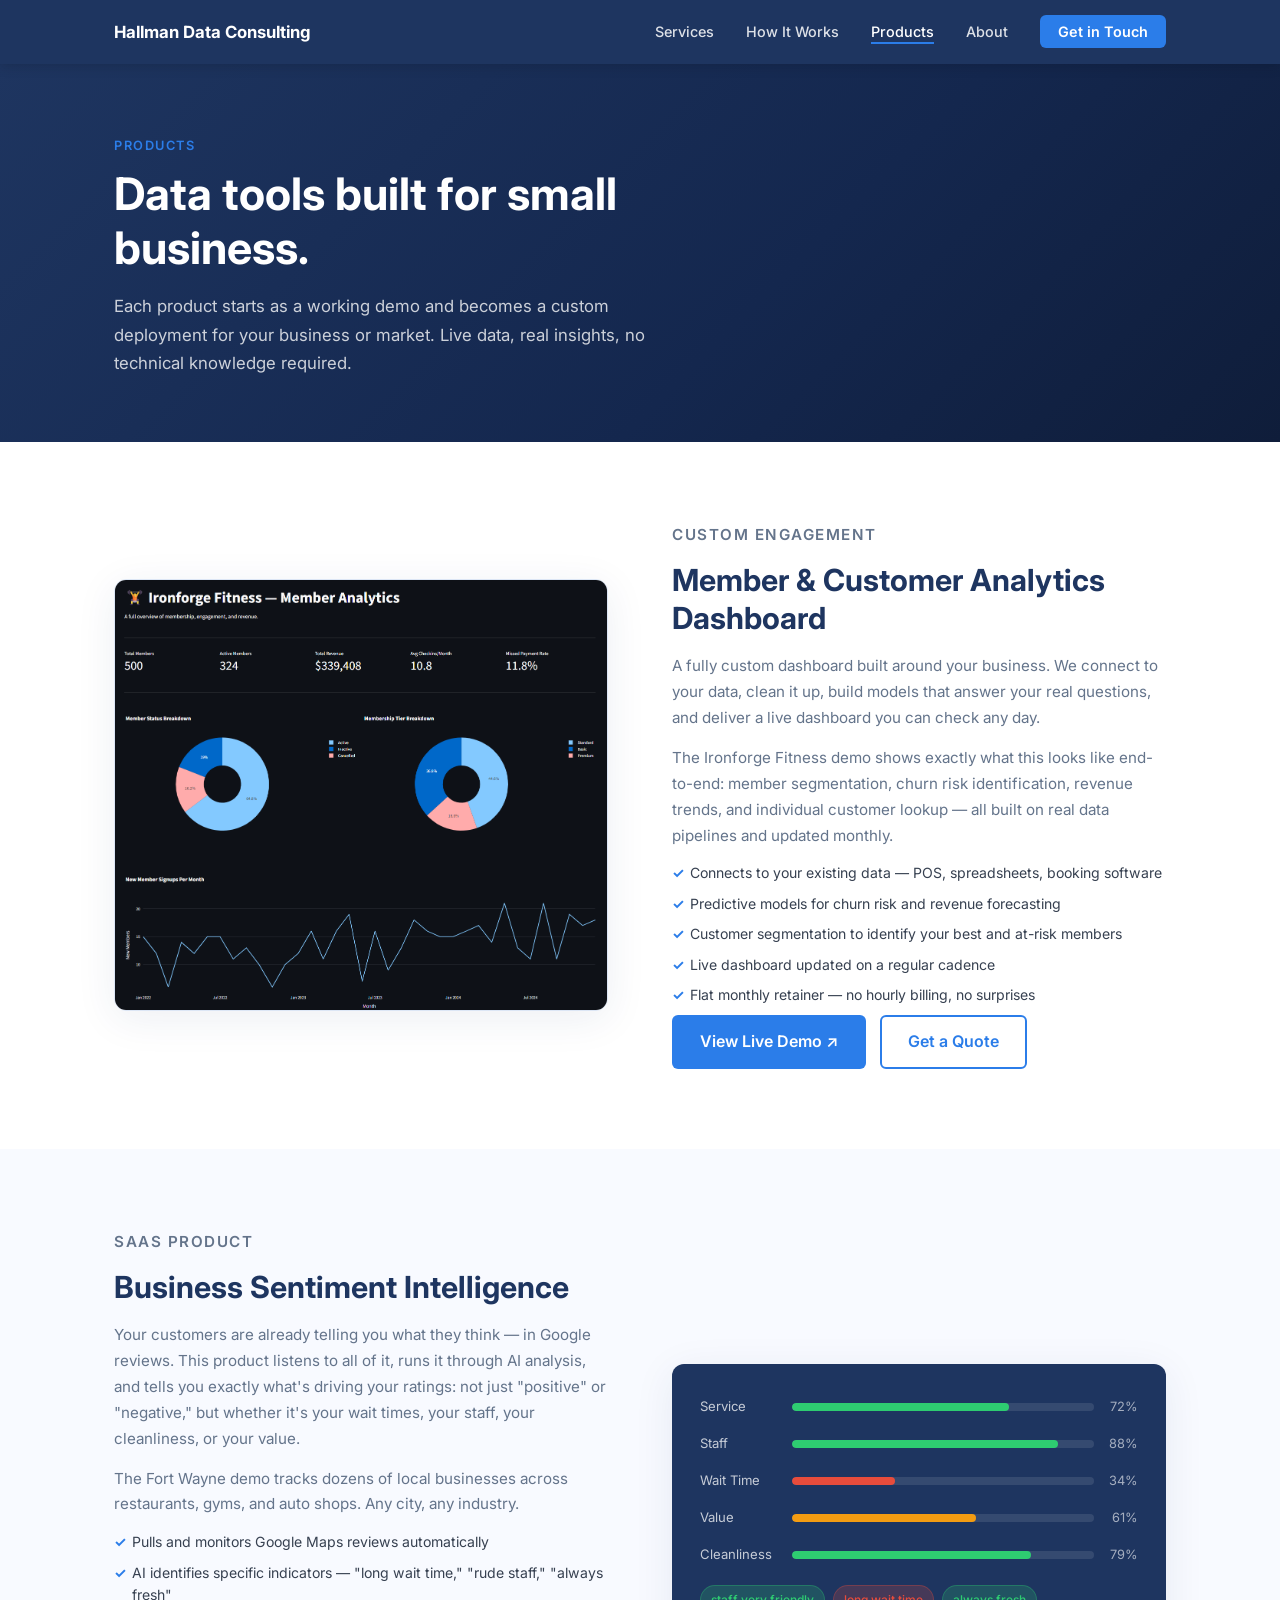
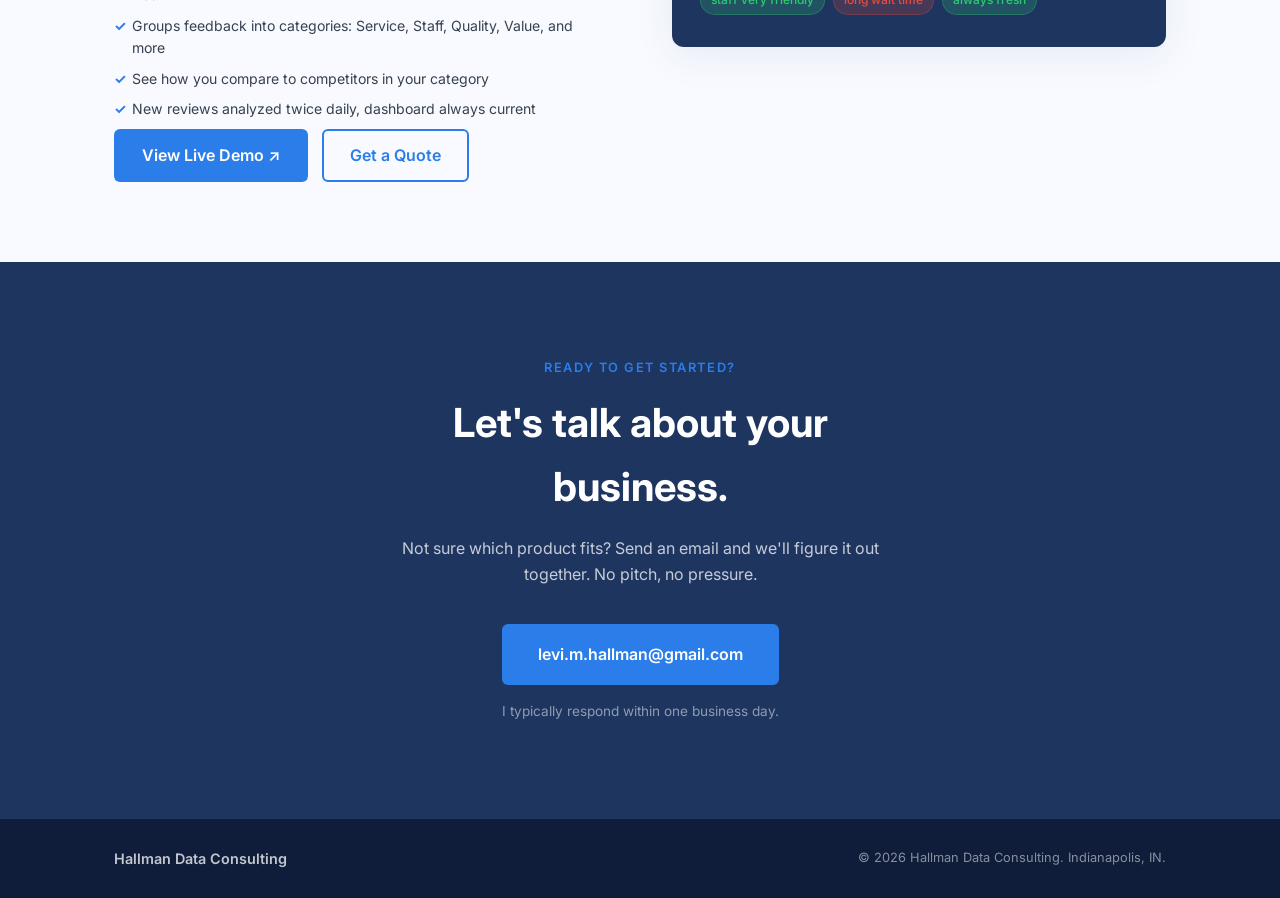
==== products.html @ f71e5eb2 "Add Products page with analytics dashboard and sentiment intelligence" ====
<!DOCTYPE html>
<html lang="en">
<head>
  <meta charset="UTF-8" />
  <meta name="viewport" content="width=device-width, initial-scale=1.0" />
  <meta name="description" content="Hallman Data products — custom analytics dashboards and business sentiment intelligence for small businesses." />
  <meta property="og:title" content="Products — Hallman Data Consulting" />
  <meta property="og:description" content="Live data products for small businesses. Custom dashboards and sentiment intelligence." />
  <meta property="og:type" content="website" />
  <title>Products — Hallman Data Consulting</title>
  <link rel="stylesheet" href="styles.css" />
  <link rel="preconnect" href="https://fonts.googleapis.com" />
  <link rel="preconnect" href="https://fonts.gstatic.com" crossorigin />
  <link href="https://fonts.googleapis.com/css2?family=Inter:wght@400;500;600;700&display=swap" rel="stylesheet" />
</head>
<body>

  <!-- ========================
       NAV
  ========================= -->
  <header class="nav-header">
    <nav class="nav-inner container">
      <a href="index.html" class="nav-logo">Hallman Data Consulting</a>
      <button class="nav-toggle" aria-label="Toggle menu" aria-expanded="false">
        <span></span><span></span><span></span>
      </button>
      <ul class="nav-links">
        <li><a href="index.html#what-we-do">Services</a></li>
        <li><a href="index.html#how-it-works">How It Works</a></li>
        <li><a href="products.html" class="nav-active">Products</a></li>
        <li><a href="index.html#about">About</a></li>
        <li><a href="index.html#contact" class="nav-cta">Get in Touch</a></li>
      </ul>
    </nav>
  </header>

  <main>

    <!-- ========================
         PAGE HEADER
    ========================= -->
    <section class="page-hero">
      <div class="container">
        <p class="section-label">Products</p>
        <h1>Data tools built for small business.</h1>
        <p class="page-hero-sub">
          Each product starts as a working demo and becomes a custom deployment for your business or market.
          Live data, real insights, no technical knowledge required.
        </p>
      </div>
    </section>

    <!-- ========================
         PRODUCT 1 — CUSTOM ANALYTICS DASHBOARD
    ========================= -->
    <section class="product-section" id="analytics-dashboard">
      <div class="container">
        <div class="product-card">
          <div class="product-visual">
            <img src="assets/ironforgedashscreenshot.png" alt="Ironforge Fitness Member Analytics dashboard screenshot" />
          </div>
          <div class="product-details">
            <p class="product-tag">Custom Engagement</p>
            <h2>Member &amp; Customer Analytics Dashboard</h2>
            <p>
              A fully custom dashboard built around your business. We connect to your data, clean it up, build models that answer your real questions, and deliver a live dashboard you can check any day.
            </p>
            <p>
              The Ironforge Fitness demo shows exactly what this looks like end-to-end: member segmentation, churn risk identification, revenue trends, and individual customer lookup — all built on real data pipelines and updated monthly.
            </p>
            <ul class="demo-features">
              <li>Connects to your existing data — POS, spreadsheets, booking software</li>
              <li>Predictive models for churn risk and revenue forecasting</li>
              <li>Customer segmentation to identify your best and at-risk members</li>
              <li>Live dashboard updated on a regular cadence</li>
              <li>Flat monthly retainer — no hourly billing, no surprises</li>
            </ul>
            <div class="product-actions">
              <a href="https://ironforge.hallmandata.com" target="_blank" rel="noopener noreferrer" class="btn btn-primary">View Live Demo &#x2197;</a>
              <a href="index.html#contact" class="btn btn-secondary">Get a Quote</a>
            </div>
          </div>
        </div>
      </div>
    </section>

    <!-- ========================
         PRODUCT 2 — SENTIMENT INTELLIGENCE
    ========================= -->
    <section class="product-section product-section-alt" id="sentiment-intelligence">
      <div class="container">
        <div class="product-card product-card-reverse">
          <div class="product-visual product-visual-sentiment">
            <div class="sentiment-preview">
              <div class="sentiment-bar-group">
                <span class="sentiment-bar-label">Service</span>
                <div class="sentiment-bar-track">
                  <div class="sentiment-bar-fill" style="--w: 72%; --color: #2ecc71"></div>
                </div>
                <span class="sentiment-bar-pct">72%</span>
              </div>
              <div class="sentiment-bar-group">
                <span class="sentiment-bar-label">Staff</span>
                <div class="sentiment-bar-track">
                  <div class="sentiment-bar-fill" style="--w: 88%; --color: #2ecc71"></div>
                </div>
                <span class="sentiment-bar-pct">88%</span>
              </div>
              <div class="sentiment-bar-group">
                <span class="sentiment-bar-label">Wait Time</span>
                <div class="sentiment-bar-track">
                  <div class="sentiment-bar-fill" style="--w: 34%; --color: #e74c3c"></div>
                </div>
                <span class="sentiment-bar-pct">34%</span>
              </div>
              <div class="sentiment-bar-group">
                <span class="sentiment-bar-label">Value</span>
                <div class="sentiment-bar-track">
                  <div class="sentiment-bar-fill" style="--w: 61%; --color: #f39c12"></div>
                </div>
                <span class="sentiment-bar-pct">61%</span>
              </div>
              <div class="sentiment-bar-group">
                <span class="sentiment-bar-label">Cleanliness</span>
                <div class="sentiment-bar-track">
                  <div class="sentiment-bar-fill" style="--w: 79%; --color: #2ecc71"></div>
                </div>
                <span class="sentiment-bar-pct">79%</span>
              </div>
              <div class="sentiment-indicator-row">
                <span class="sentiment-chip positive">staff very friendly</span>
                <span class="sentiment-chip negative">long wait time</span>
                <span class="sentiment-chip positive">always fresh</span>
              </div>
            </div>
          </div>
          <div class="product-details">
            <p class="product-tag">SaaS Product</p>
            <h2>Business Sentiment Intelligence</h2>
            <p>
              Your customers are already telling you what they think — in Google reviews. This product listens to all of it, runs it through AI analysis, and tells you exactly what's driving your ratings: not just "positive" or "negative," but whether it's your wait times, your staff, your cleanliness, or your value.
            </p>
            <p>
              The Fort Wayne demo tracks dozens of local businesses across restaurants, gyms, and auto shops. Any city, any industry.
            </p>
            <ul class="demo-features">
              <li>Pulls and monitors Google Maps reviews automatically</li>
              <li>AI identifies specific indicators — "long wait time," "rude staff," "always fresh"</li>
              <li>Groups feedback into categories: Service, Staff, Quality, Value, and more</li>
              <li>See how you compare to competitors in your category</li>
              <li>New reviews analyzed twice daily, dashboard always current</li>
            </ul>
            <div class="product-actions">
              <a href="https://fortwayne.hallmandata.com" target="_blank" rel="noopener noreferrer" class="btn btn-primary">View Live Demo &#x2197;</a>
              <a href="index.html#contact" class="btn btn-secondary">Get a Quote</a>
            </div>
          </div>
        </div>
      </div>
    </section>

    <!-- ========================
         BOTTOM CTA
    ========================= -->
    <section class="contact" id="contact">
      <div class="container contact-inner">
        <p class="section-label">Ready to get started?</p>
        <h2>Let's talk about your business.</h2>
        <p class="contact-sub">
          Not sure which product fits? Send an email and we'll figure it out together. No pitch, no pressure.
        </p>
        <a href="mailto:levi.m.hallman@gmail.com" class="btn btn-primary btn-large">levi.m.hallman@gmail.com</a>
        <p class="contact-note">I typically respond within one business day.</p>
      </div>
    </section>

  </main>

  <!-- ========================
       FOOTER
  ========================= -->
  <footer class="footer">
    <div class="container footer-inner">
      <p class="footer-logo">Hallman Data Consulting</p>
      <p class="footer-copy">&copy; 2026 Hallman Data Consulting. Indianapolis, IN.</p>
    </div>
  </footer>

  <script src="main.js"></script>
</body>
</html>
---- styles.css ----
/* ============================================
   HALLMAN DATA CONSULTING — STYLESHEET
   Palette:
     Navy:    #1e3560
     Blue:    #2b7de9
     Light:   #f0f4fb
     Gray:    #64748b
     White:   #ffffff
     Text:    #1a1a2e
============================================ */

/* ---------- RESET & BASE ---------- */

*, *::before, *::after {
  box-sizing: border-box;
  margin: 0;
  padding: 0;
}

html {
  scroll-behavior: smooth;
  font-size: 16px;
}

body {
  font-family: 'Inter', sans-serif;
  color: #1a1a2e;
  background: #ffffff;
  line-height: 1.6;
  -webkit-font-smoothing: antialiased;
}

img {
  display: block;
  max-width: 100%;
}

a {
  color: inherit;
  text-decoration: none;
}

ul {
  list-style: none;
}

/* ---------- UTILITIES ---------- */

.container {
  max-width: 1100px;
  margin: 0 auto;
  padding: 0 24px;
}

.section-label {
  font-size: 0.8rem;
  font-weight: 600;
  letter-spacing: 0.12em;
  text-transform: uppercase;
  color: #2b7de9;
  margin-bottom: 12px;
}

.btn {
  display: inline-block;
  padding: 14px 28px;
  border-radius: 6px;
  font-size: 1rem;
  font-weight: 600;
  cursor: pointer;
  transition: background 0.2s, transform 0.1s;
  border: none;
}

.btn-primary {
  background: #2b7de9;
  color: #ffffff;
}

.btn-primary:hover {
  background: #1a66d4;
  transform: translateY(-1px);
}

.btn-large {
  padding: 18px 36px;
  font-size: 1.1rem;
}

/* ---------- NAV ---------- */

.nav-header {
  position: sticky;
  top: 0;
  z-index: 100;
  background: #1e3560;
  box-shadow: 0 2px 12px rgba(0,0,0,0.15);
}

.nav-inner {
  display: flex;
  align-items: center;
  justify-content: space-between;
  height: 64px;
}

.nav-logo {
  font-size: 1.05rem;
  font-weight: 700;
  color: #ffffff;
  white-space: nowrap;
}

.nav-links {
  display: flex;
  align-items: center;
  gap: 32px;
}

.nav-links a {
  color: rgba(255,255,255,0.85);
  font-size: 0.9rem;
  font-weight: 500;
  transition: color 0.15s;
}

.nav-links a:hover {
  color: #ffffff;
}

.nav-cta {
  background: #2b7de9;
  color: #ffffff !important;
  padding: 8px 18px;
  border-radius: 6px;
  font-weight: 600 !important;
  transition: background 0.2s !important;
}

.nav-cta:hover {
  background: #1a66d4 !important;
}

.nav-toggle {
  display: none;
  flex-direction: column;
  gap: 5px;
  background: none;
  border: none;
  cursor: pointer;
  padding: 4px;
}

.nav-toggle span {
  display: block;
  width: 24px;
  height: 2px;
  background: #ffffff;
  border-radius: 2px;
  transition: all 0.25s;
}

/* ---------- HERO ---------- */

.hero {
  background: linear-gradient(135deg, #1e3560 0%, #14274e 60%, #0f1d3a 100%);
  color: #ffffff;
  padding: 100px 0 80px;
}

.hero-inner {
  display: grid;
  grid-template-columns: 1fr 1fr;
  align-items: center;
  gap: 60px;
}

.hero-eyebrow {
  font-size: 0.8rem;
  font-weight: 600;
  letter-spacing: 0.12em;
  text-transform: uppercase;
  color: #7db8f5;
  margin-bottom: 16px;
}

.hero h1 {
  font-size: clamp(2.2rem, 4vw, 3.2rem);
  font-weight: 700;
  line-height: 1.15;
  margin-bottom: 20px;
}

.hero-sub {
  font-size: 1.1rem;
  line-height: 1.7;
  color: rgba(255,255,255,0.8);
  margin-bottom: 36px;
  max-width: 480px;
}

/* Hero chart illustration */
.hero-visual {
  display: flex;
  justify-content: center;
}

.hero-card {
  background: rgba(255,255,255,0.07);
  border: 1px solid rgba(255,255,255,0.12);
  border-radius: 12px;
  padding: 32px 28px 20px;
  width: 100%;
  max-width: 340px;
  display: flex;
  align-items: flex-end;
  gap: 10px;
  height: 200px;
}

.hero-card-bar {
  flex: 1;
  height: var(--h);
  background: linear-gradient(180deg, #2b7de9 0%, #5b9ef5 100%);
  border-radius: 4px 4px 0 0;
  opacity: 0.85;
}

/* ---------- PAIN POINTS ---------- */

.pain-points {
  background: #f0f4fb;
  padding: 64px 0;
  text-align: center;
}

.pain-points .section-label {
  margin-bottom: 28px;
}

.pain-grid {
  display: grid;
  grid-template-columns: repeat(3, 1fr);
  gap: 20px;
  margin-bottom: 32px;
}

.pain-card {
  background: #ffffff;
  border-radius: 8px;
  padding: 28px 24px;
  border: 1px solid #dce6f5;
  font-size: 0.95rem;
  line-height: 1.6;
  color: #374151;
}

.pain-icon {
  display: block;
  font-size: 1.6rem;
  margin-bottom: 12px;
}

.pain-footer {
  font-size: 1.1rem;
  font-weight: 600;
  color: #1e3560;
}

/* ---------- WHAT WE DO ---------- */

.what-we-do {
  padding: 96px 0;
}

.section-intro {
  font-size: 1rem;
  color: #64748b;
  line-height: 1.7;
  max-width: 640px;
  margin-bottom: 40px;
}

.what-we-do h2 {
  font-size: clamp(1.6rem, 3vw, 2.2rem);
  font-weight: 700;
  color: #1e3560;
  max-width: 600px;
  line-height: 1.3;
  margin-bottom: 16px;
}

.service-grid {
  display: grid;
  grid-template-columns: repeat(3, 1fr);
  gap: 28px;
  margin-bottom: 48px;
}

.service-card {
  border: 1px solid #dce6f5;
  border-radius: 10px;
  padding: 32px 24px;
  background: #ffffff;
  transition: box-shadow 0.2s, transform 0.2s;
}

.service-card:hover {
  box-shadow: 0 8px 32px rgba(30, 53, 96, 0.1);
  transform: translateY(-3px);
}

.service-icon {
  font-size: 1.8rem;
  margin-bottom: 16px;
}

.service-card h3 {
  font-size: 1.05rem;
  font-weight: 600;
  color: #1e3560;
  margin-bottom: 10px;
}

.service-card p {
  font-size: 0.92rem;
  color: #64748b;
  line-height: 1.65;
}

.retainer-callout {
  background: #f0f4fb;
  border-left: 4px solid #2b7de9;
  border-radius: 0 8px 8px 0;
  padding: 20px 24px;
}

.retainer-callout p {
  font-size: 0.95rem;
  color: #374151;
  line-height: 1.65;
}

/* ---------- HOW IT WORKS ---------- */

.how-it-works {
  background: #1e3560;
  color: #ffffff;
  padding: 96px 0;
}

.how-it-works h2 {
  font-size: clamp(1.6rem, 3vw, 2.2rem);
  font-weight: 700;
  max-width: 520px;
  line-height: 1.3;
  margin-bottom: 56px;
}

.steps {
  display: flex;
  align-items: flex-start;
  gap: 0;
}

.step {
  flex: 1;
  display: flex;
  gap: 20px;
  align-items: flex-start;
}

.step-connector {
  width: 40px;
  flex-shrink: 0;
  margin-top: 22px;
  height: 2px;
  background: rgba(255,255,255,0.2);
}

.step-number {
  flex-shrink: 0;
  width: 44px;
  height: 44px;
  border-radius: 50%;
  background: #2b7de9;
  color: #ffffff;
  display: flex;
  align-items: center;
  justify-content: center;
  font-size: 1rem;
  font-weight: 700;
}

.step-content h3 {
  font-size: 1rem;
  font-weight: 600;
  margin-bottom: 8px;
  margin-top: 10px;
}

.step-content p {
  font-size: 0.9rem;
  color: rgba(255,255,255,0.72);
  line-height: 1.65;
}

/* ---------- DEMO ---------- */

.demo {
  padding: 96px 0;
  background: #f8faff;
}

.demo h2 {
  font-size: clamp(1.6rem, 3vw, 2.2rem);
  font-weight: 700;
  color: #1e3560;
  max-width: 540px;
  line-height: 1.3;
  margin-bottom: 16px;
}

.demo-intro {
  color: #64748b;
  font-size: 1rem;
  margin-bottom: 40px;
  max-width: 540px;
}

.demo-card {
  background: #ffffff;
  border: 1px solid #dce6f5;
  border-radius: 12px;
  overflow: hidden;
  display: grid;
  grid-template-columns: 1fr 1fr;
  box-shadow: 0 8px 40px rgba(30, 53, 96, 0.08);
}

.demo-preview {
  background: #e8eef8;
  min-height: 320px;
  display: flex;
  align-items: center;
  justify-content: center;
}

.demo-placeholder {
  text-align: center;
  color: #94a3b8;
}

.demo-placeholder p {
  font-size: 1rem;
  font-weight: 500;
}

.demo-placeholder-sub {
  font-size: 0.8rem !important;
  margin-top: 4px;
}

.demo-details {
  padding: 40px 36px;
  display: flex;
  flex-direction: column;
  gap: 16px;
}

.demo-details h3 {
  font-size: 1.15rem;
  font-weight: 700;
  color: #1e3560;
}

.demo-details p {
  font-size: 0.92rem;
  color: #64748b;
  line-height: 1.65;
}

.demo-features {
  display: flex;
  flex-direction: column;
  gap: 8px;
}

.demo-features li {
  font-size: 0.88rem;
  color: #374151;
  padding-left: 18px;
  position: relative;
}

.demo-features li::before {
  content: '✓';
  position: absolute;
  left: 0;
  color: #2b7de9;
  font-weight: 700;
}

/* ---------- ABOUT ---------- */

.about {
  padding: 96px 0;
}

.about-inner {
  display: grid;
  grid-template-columns: 2fr 1fr;
  gap: 64px;
  align-items: start;
}

.about h2 {
  font-size: clamp(1.6rem, 3vw, 2.2rem);
  font-weight: 700;
  color: #1e3560;
  max-width: 480px;
  line-height: 1.3;
  margin-bottom: 24px;
}

.about-text p {
  font-size: 0.95rem;
  color: #374151;
  line-height: 1.75;
  margin-bottom: 16px;
}

.about-credentials {
  display: flex;
  flex-direction: column;
  gap: 16px;
  padding-top: 8px;
}

.about-photo {
  width: 75%;
  border-radius: 8px;
  object-fit: cover;
  margin-bottom: 8px;
}

.credential {
  display: flex;
  align-items: center;
  gap: 12px;
  background: #f0f4fb;
  border-radius: 8px;
  padding: 14px 16px;
  font-size: 0.88rem;
  color: #374151;
  font-weight: 500;
}

.credential-icon {
  font-size: 1.2rem;
  flex-shrink: 0;
}

/* ---------- CONTACT ---------- */

.contact {
  background: #1e3560;
  color: #ffffff;
  padding: 96px 0;
  text-align: center;
}

.contact-inner {
  max-width: 580px;
}

.contact h2 {
  font-size: clamp(1.8rem, 3.5vw, 2.5rem);
  font-weight: 700;
  margin-bottom: 16px;
}

.contact-sub {
  font-size: 1rem;
  color: rgba(255,255,255,0.75);
  margin-bottom: 36px;
  line-height: 1.65;
}

.contact .btn-primary {
  background: #2b7de9;
  font-size: 1rem;
}

.contact-note {
  margin-top: 16px;
  font-size: 0.85rem;
  color: rgba(255,255,255,0.5);
}

/* ---------- FOOTER ---------- */

.footer {
  background: #0f1d3a;
  color: rgba(255,255,255,0.5);
  padding: 28px 0;
}

.footer-inner {
  display: flex;
  align-items: center;
  justify-content: space-between;
}

.footer-logo {
  font-size: 0.9rem;
  font-weight: 600;
  color: rgba(255,255,255,0.75);
}

.footer-copy {
  font-size: 0.8rem;
}

/* ---------- NAV ACTIVE ---------- */

.nav-active {
  color: #ffffff !important;
  border-bottom: 2px solid #2b7de9;
  padding-bottom: 2px;
}

/* ---------- PAGE HERO ---------- */

.page-hero {
  background: linear-gradient(135deg, #1e3560 0%, #14274e 60%, #0f1d3a 100%);
  color: #ffffff;
  padding: 72px 0 64px;
}

.page-hero h1 {
  font-size: clamp(2rem, 4vw, 2.8rem);
  font-weight: 700;
  line-height: 1.2;
  margin-bottom: 16px;
  max-width: 600px;
}

.page-hero-sub {
  font-size: 1.05rem;
  color: rgba(255,255,255,0.78);
  max-width: 560px;
  line-height: 1.7;
}

/* ---------- PRODUCTS ---------- */

.product-section {
  padding: 80px 0;
  background: #ffffff;
}

.product-section-alt {
  background: #f8faff;
}

.product-card {
  display: grid;
  grid-template-columns: 1fr 1fr;
  gap: 64px;
  align-items: center;
}

.product-card-reverse {
  direction: rtl;
}

.product-card-reverse > * {
  direction: ltr;
}

.product-visual {
  border-radius: 12px;
  overflow: hidden;
  border: 1px solid #dce6f5;
  box-shadow: 0 8px 40px rgba(30, 53, 96, 0.08);
}

.product-visual img {
  width: 100%;
  display: block;
}

.product-visual-sentiment {
  background: #1e3560;
  padding: 32px 28px;
  border: none;
}

.sentiment-preview {
  display: flex;
  flex-direction: column;
  gap: 16px;
}

.sentiment-bar-group {
  display: flex;
  align-items: center;
  gap: 12px;
}

.sentiment-bar-label {
  font-size: 0.82rem;
  color: rgba(255,255,255,0.75);
  width: 80px;
  flex-shrink: 0;
}

.sentiment-bar-track {
  flex: 1;
  height: 8px;
  background: rgba(255,255,255,0.1);
  border-radius: 4px;
  overflow: hidden;
}

.sentiment-bar-fill {
  height: 100%;
  width: var(--w);
  background: var(--color);
  border-radius: 4px;
}

.sentiment-bar-pct {
  font-size: 0.8rem;
  color: rgba(255,255,255,0.6);
  width: 32px;
  text-align: right;
  flex-shrink: 0;
}

.sentiment-indicator-row {
  display: flex;
  flex-wrap: wrap;
  gap: 8px;
  margin-top: 4px;
}

.sentiment-chip {
  font-size: 0.75rem;
  font-weight: 500;
  padding: 4px 10px;
  border-radius: 20px;
}

.sentiment-chip.positive {
  background: rgba(46, 204, 113, 0.2);
  color: #2ecc71;
  border: 1px solid rgba(46, 204, 113, 0.3);
}

.sentiment-chip.negative {
  background: rgba(231, 76, 60, 0.2);
  color: #e74c3c;
  border: 1px solid rgba(231, 76, 60, 0.3);
}

.product-tag {
  font-size: 0.78rem;
  font-weight: 600;
  letter-spacing: 0.1em;
  text-transform: uppercase;
  color: #2b7de9;
  margin-bottom: 10px;
}

.product-details h2 {
  font-size: clamp(1.4rem, 2.5vw, 1.9rem);
  font-weight: 700;
  color: #1e3560;
  line-height: 1.25;
  margin-bottom: 16px;
}

.product-details p {
  font-size: 0.95rem;
  color: #64748b;
  line-height: 1.7;
  margin-bottom: 14px;
}

.product-actions {
  display: flex;
  gap: 14px;
  align-items: center;
  margin-top: 8px;
  flex-wrap: wrap;
}

.btn-secondary {
  background: transparent;
  color: #2b7de9;
  border: 2px solid #2b7de9;
  padding: 12px 26px;
}

.btn-secondary:hover {
  background: #f0f4fb;
  transform: translateY(-1px);
}

/* ============================================
   RESPONSIVE
============================================ */

@media (max-width: 900px) {
  .hero-inner {
    grid-template-columns: 1fr;
  }

  .hero-visual {
    display: none;
  }

  .pain-grid {
    grid-template-columns: 1fr;
  }

  .service-grid {
    grid-template-columns: 1fr;
  }

  .steps {
    flex-direction: column;
    gap: 32px;
  }

  .step-connector {
    display: none;
  }

  .demo-card {
    grid-template-columns: 1fr;
  }

  .product-card,
  .product-card-reverse {
    grid-template-columns: 1fr;
    direction: ltr;
  }

  .about-inner {
    grid-template-columns: 1fr;
  }

  .about-credentials {
    flex-direction: row;
    flex-wrap: wrap;
  }

  .credential {
    flex: 1 1 calc(50% - 8px);
  }

  .footer-inner {
    flex-direction: column;
    gap: 8px;
    text-align: center;
  }
}

@media (max-width: 640px) {
  .nav-links {
    display: none;
    flex-direction: column;
    align-items: flex-start;
    gap: 0;
    position: absolute;
    top: 64px;
    left: 0;
    right: 0;
    background: #1e3560;
    padding: 16px 0;
    border-top: 1px solid rgba(255,255,255,0.1);
  }

  .nav-links.open {
    display: flex;
  }

  .nav-links li {
    width: 100%;
  }

  .nav-links a {
    display: block;
    padding: 12px 24px;
    font-size: 1rem;
  }

  .nav-cta {
    margin: 8px 24px;
    border-radius: 6px;
    padding: 10px 24px !important;
    text-align: center;
  }

  .nav-toggle {
    display: flex;
  }

  .nav-header {
    position: relative;
  }

  .hero {
    padding: 64px 0 56px;
  }

  .what-we-do,
  .how-it-works,
  .demo,
  .about,
  .contact {
    padding: 64px 0;
  }

  .credential {
    flex: 1 1 100%;
  }
}
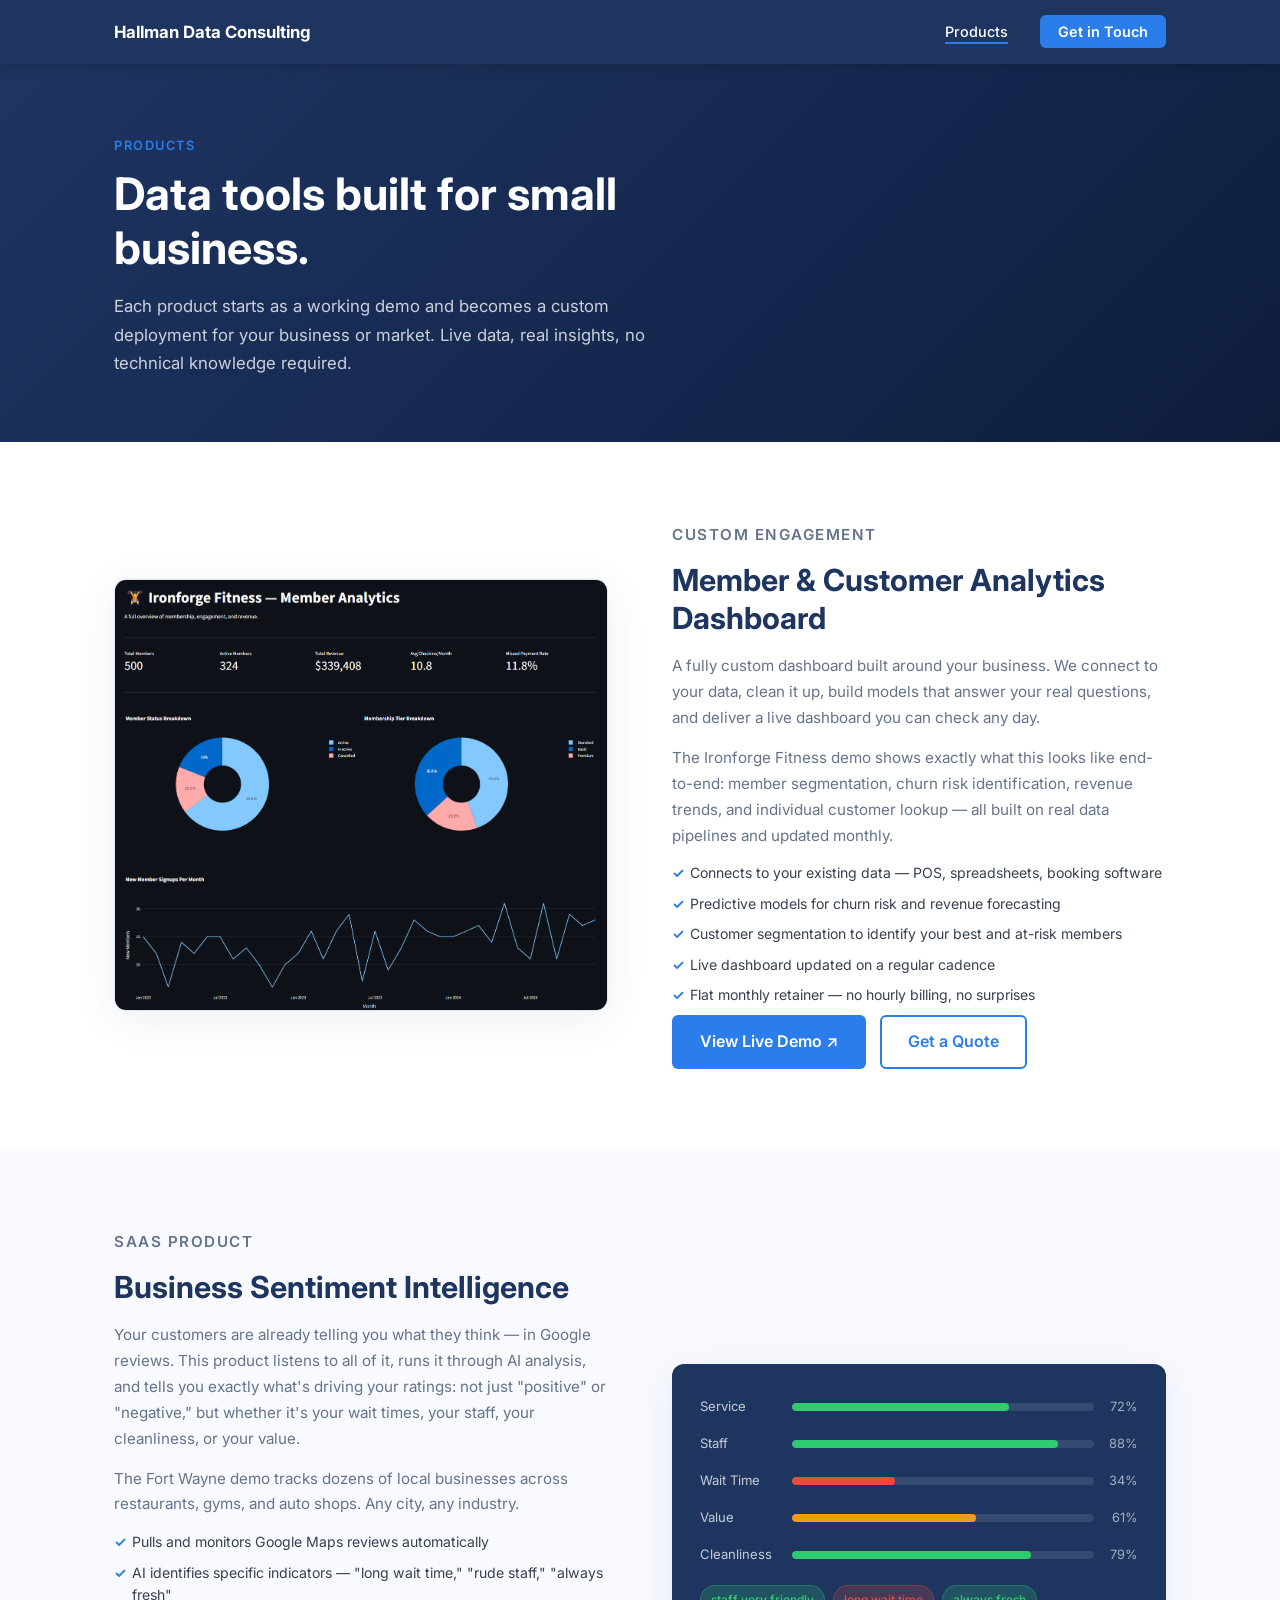
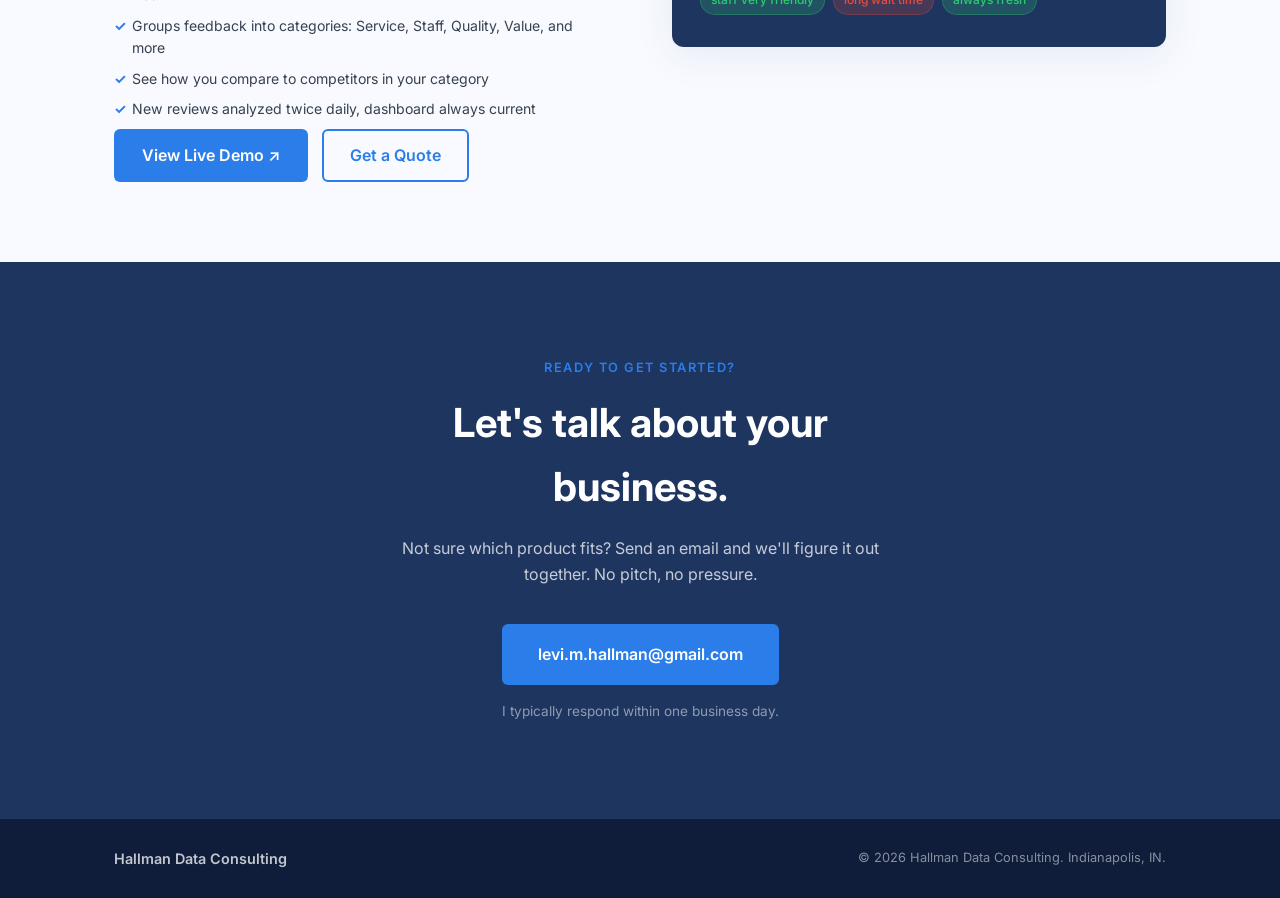
==== commit 583cc2d1: "Add Products page with analytics dashboard and sentiment intelligence" ====
--- a/products.html
+++ b/products.html
@@ -25,10 +25,7 @@
         <span></span><span></span><span></span>
       </button>
       <ul class="nav-links">
-        <li><a href="index.html#what-we-do">Services</a></li>
-        <li><a href="index.html#how-it-works">How It Works</a></li>
         <li><a href="products.html" class="nav-active">Products</a></li>
-        <li><a href="index.html#about">About</a></li>
         <li><a href="index.html#contact" class="nav-cta">Get in Touch</a></li>
       </ul>
     </nav>
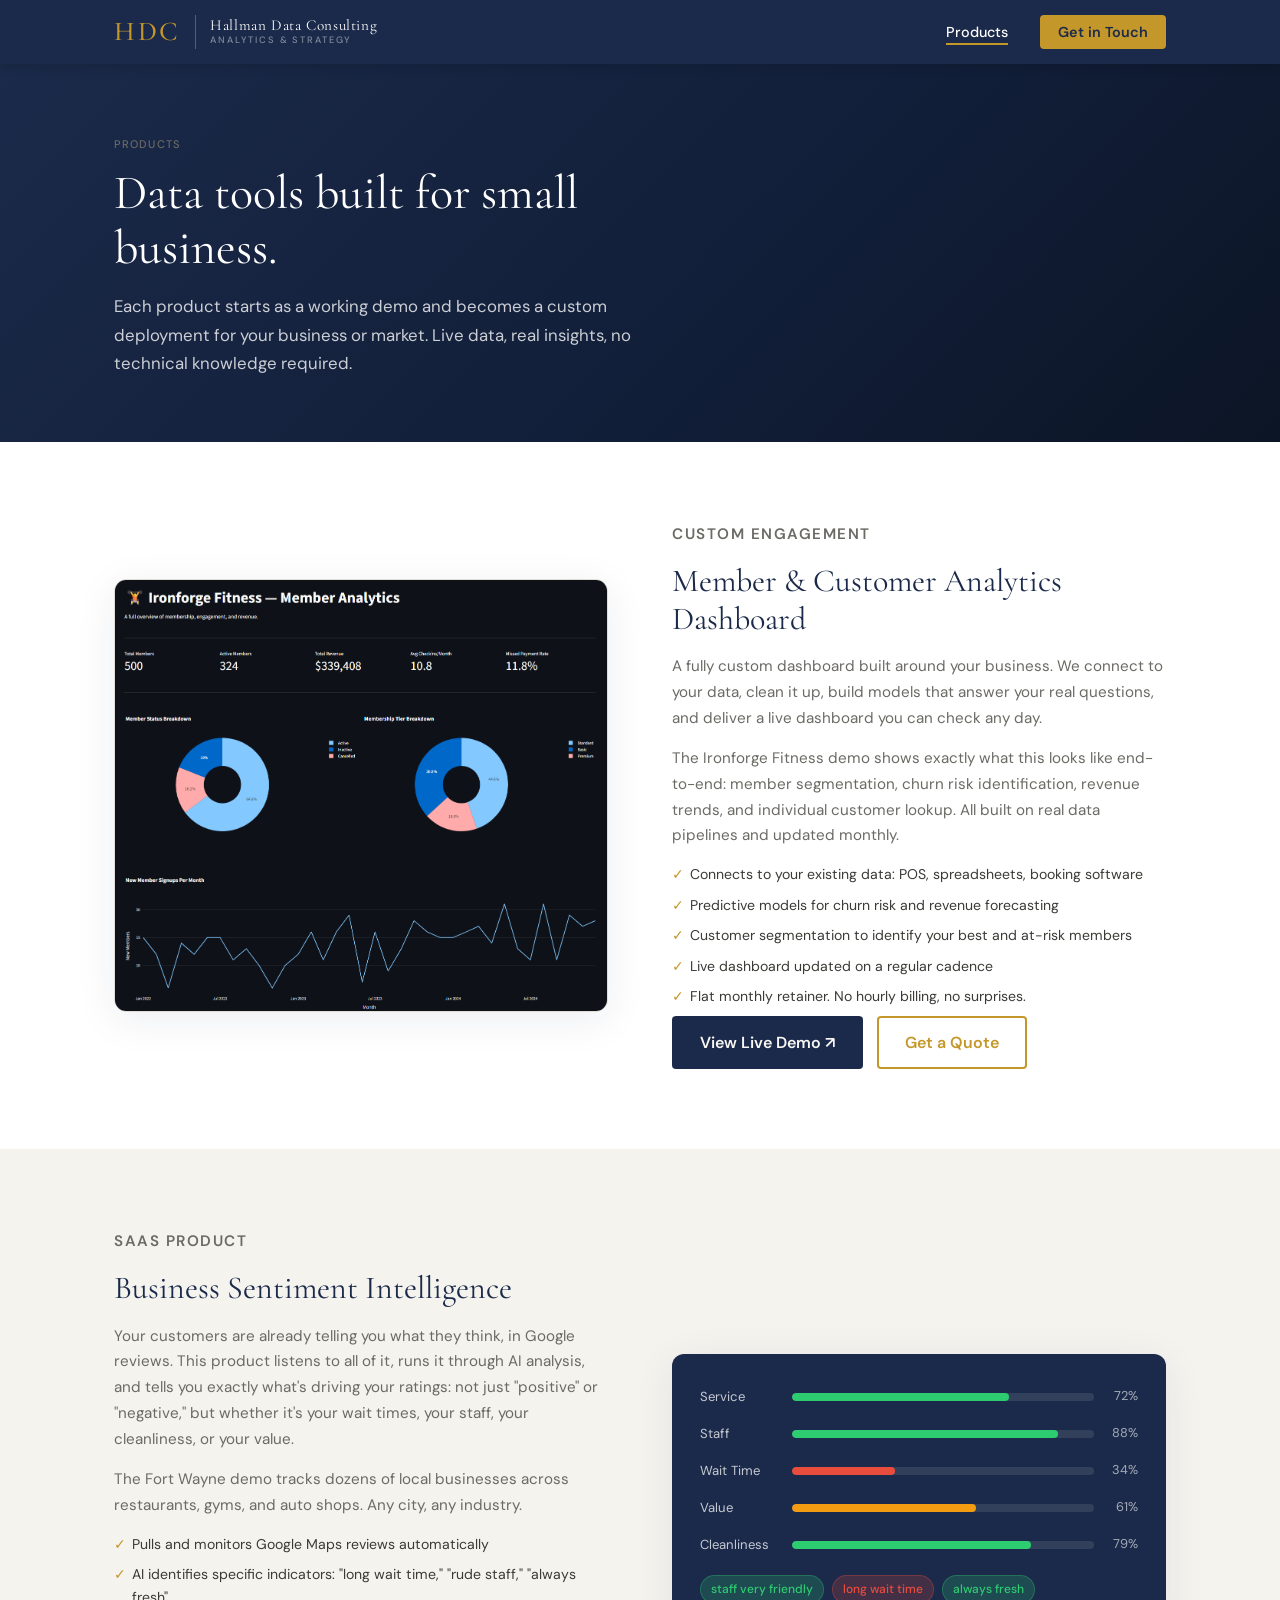
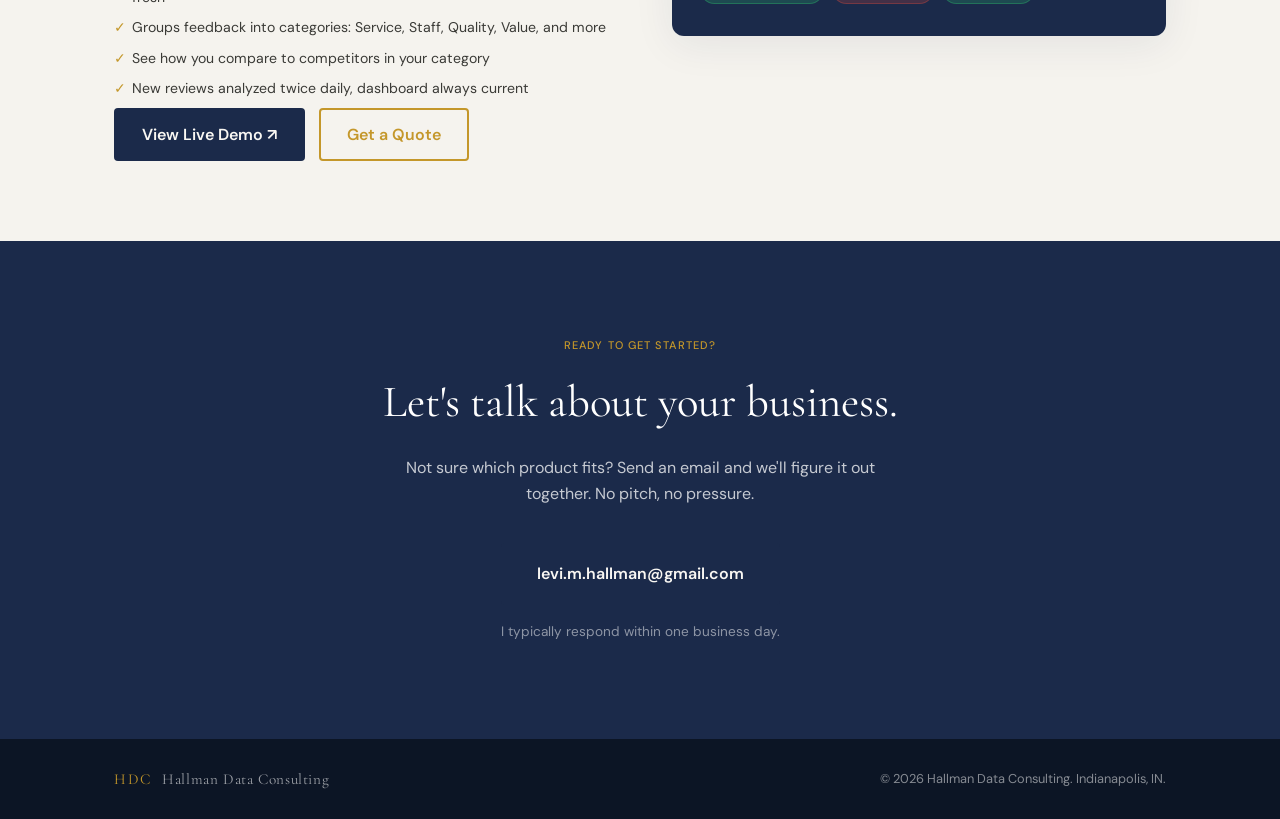
==== commit c0309321: "formatting" ====
--- a/products.html
+++ b/products.html
@@ -3,15 +3,15 @@
 <head>
   <meta charset="UTF-8" />
   <meta name="viewport" content="width=device-width, initial-scale=1.0" />
-  <meta name="description" content="Hallman Data products — custom analytics dashboards and business sentiment intelligence for small businesses." />
-  <meta property="og:title" content="Products — Hallman Data Consulting" />
+  <meta name="description" content="Hallman Data Consulting products: custom analytics dashboards and business sentiment intelligence for small businesses." />
+  <meta property="og:title" content="Products | Hallman Data Consulting" />
   <meta property="og:description" content="Live data products for small businesses. Custom dashboards and sentiment intelligence." />
   <meta property="og:type" content="website" />
-  <title>Products — Hallman Data Consulting</title>
+  <title>Products | Hallman Data Consulting</title>
   <link rel="stylesheet" href="styles.css" />
   <link rel="preconnect" href="https://fonts.googleapis.com" />
   <link rel="preconnect" href="https://fonts.gstatic.com" crossorigin />
-  <link href="https://fonts.googleapis.com/css2?family=Inter:wght@400;500;600;700&display=swap" rel="stylesheet" />
+  <link href="https://fonts.googleapis.com/css2?family=Cormorant+Garamond:wght@400;500;700&family=DM+Sans:wght@400;500;600;700&display=swap" rel="stylesheet" />
 </head>
 <body>
 
@@ -20,7 +20,14 @@
   ========================= -->
   <header class="nav-header">
     <nav class="nav-inner container">
-      <a href="index.html" class="nav-logo">Hallman Data Consulting</a>
+      <a href="index.html" class="nav-logo">
+        <span class="logo-monogram">HDC</span>
+        <span class="logo-divider"></span>
+        <span class="logo-text">
+          <span class="logo-name">Hallman Data Consulting</span>
+          <span class="logo-descriptor">Analytics &amp; Strategy</span>
+        </span>
+      </a>
       <button class="nav-toggle" aria-label="Toggle menu" aria-expanded="false">
         <span></span><span></span><span></span>
       </button>
@@ -63,14 +70,14 @@
               A fully custom dashboard built around your business. We connect to your data, clean it up, build models that answer your real questions, and deliver a live dashboard you can check any day.
             </p>
             <p>
-              The Ironforge Fitness demo shows exactly what this looks like end-to-end: member segmentation, churn risk identification, revenue trends, and individual customer lookup — all built on real data pipelines and updated monthly.
+              The Ironforge Fitness demo shows exactly what this looks like end-to-end: member segmentation, churn risk identification, revenue trends, and individual customer lookup. All built on real data pipelines and updated monthly.
             </p>
             <ul class="demo-features">
-              <li>Connects to your existing data — POS, spreadsheets, booking software</li>
+              <li>Connects to your existing data: POS, spreadsheets, booking software</li>
               <li>Predictive models for churn risk and revenue forecasting</li>
               <li>Customer segmentation to identify your best and at-risk members</li>
               <li>Live dashboard updated on a regular cadence</li>
-              <li>Flat monthly retainer — no hourly billing, no surprises</li>
+              <li>Flat monthly retainer. No hourly billing, no surprises.</li>
             </ul>
             <div class="product-actions">
               <a href="https://ironforge.hallmandata.com" target="_blank" rel="noopener noreferrer" class="btn btn-primary">View Live Demo &#x2197;</a>
@@ -135,14 +142,14 @@
             <p class="product-tag">SaaS Product</p>
             <h2>Business Sentiment Intelligence</h2>
             <p>
-              Your customers are already telling you what they think — in Google reviews. This product listens to all of it, runs it through AI analysis, and tells you exactly what's driving your ratings: not just "positive" or "negative," but whether it's your wait times, your staff, your cleanliness, or your value.
+              Your customers are already telling you what they think, in Google reviews. This product listens to all of it, runs it through AI analysis, and tells you exactly what's driving your ratings: not just "positive" or "negative," but whether it's your wait times, your staff, your cleanliness, or your value.
             </p>
             <p>
               The Fort Wayne demo tracks dozens of local businesses across restaurants, gyms, and auto shops. Any city, any industry.
             </p>
             <ul class="demo-features">
               <li>Pulls and monitors Google Maps reviews automatically</li>
-              <li>AI identifies specific indicators — "long wait time," "rude staff," "always fresh"</li>
+              <li>AI identifies specific indicators: "long wait time," "rude staff," "always fresh"</li>
               <li>Groups feedback into categories: Service, Staff, Quality, Value, and more</li>
               <li>See how you compare to competitors in your category</li>
               <li>New reviews analyzed twice daily, dashboard always current</li>
@@ -178,7 +185,7 @@
   ========================= -->
   <footer class="footer">
     <div class="container footer-inner">
-      <p class="footer-logo">Hallman Data Consulting</p>
+      <p class="footer-logo"><span class="footer-logo-monogram">HDC</span> Hallman Data Consulting</p>
       <p class="footer-copy">&copy; 2026 Hallman Data Consulting. Indianapolis, IN.</p>
     </div>
   </footer>
--- a/styles.css
+++ b/styles.css
@@ -1,12 +1,12 @@
 /* ============================================
    HALLMAN DATA CONSULTING — STYLESHEET
    Palette:
-     Navy:    #1e3560
-     Blue:    #2b7de9
-     Light:   #f0f4fb
-     Gray:    #64748b
-     White:   #ffffff
-     Text:    #1a1a2e
+     Navy:     #1b2a4a  (primary — backgrounds, headers, nav)
+     Gold:     #c4972a  (accent — logo, borders, secondary buttons)
+     Cream:    #f9f7f3  (light backgrounds, card surfaces)
+     Charcoal: #1a1a18  (body text)
+     Slate:    #6b6a65  (secondary/muted text)
+     White:    #ffffff
 ============================================ */
 
 /* ---------- RESET & BASE ---------- */
@@ -23,8 +23,8 @@
 }
 
 body {
-  font-family: 'Inter', sans-serif;
-  color: #1a1a2e;
+  font-family: 'DM Sans', system-ui, sans-serif;
+  color: #1a1a18;
   background: #ffffff;
   line-height: 1.6;
   -webkit-font-smoothing: antialiased;
@@ -53,18 +53,24 @@
 }
 
 .section-label {
-  font-size: 0.8rem;
-  font-weight: 600;
-  letter-spacing: 0.12em;
+  font-family: 'DM Sans', system-ui, sans-serif;
+  font-size: 0.69rem;
+  font-weight: 500;
+  letter-spacing: 0.1em;
   text-transform: uppercase;
-  color: #2b7de9;
+  color: #6b6a65;
   margin-bottom: 12px;
+}
+
+.contact .section-label,
+.how-it-works .section-label {
+  color: #c4972a;
 }
 
 .btn {
   display: inline-block;
   padding: 14px 28px;
-  border-radius: 6px;
+  border-radius: 4px;
   font-size: 1rem;
   font-weight: 600;
   cursor: pointer;
@@ -73,12 +79,12 @@
 }
 
 .btn-primary {
-  background: #2b7de9;
-  color: #ffffff;
+  background: #1b2a4a;
+  color: #f9f7f3;
 }
 
 .btn-primary:hover {
-  background: #1a66d4;
+  background: #243659;
   transform: translateY(-1px);
 }
 
@@ -93,7 +99,7 @@
   position: sticky;
   top: 0;
   z-index: 100;
-  background: #1e3560;
+  background: #1b2a4a;
   box-shadow: 0 2px 12px rgba(0,0,0,0.15);
 }
 
@@ -105,10 +111,52 @@
 }
 
 .nav-logo {
-  font-size: 1.05rem;
-  font-weight: 700;
+  display: flex;
+  align-items: center;
+  gap: 14px;
+  text-decoration: none;
+  flex-shrink: 0;
+}
+
+.logo-monogram {
+  font-family: 'Cormorant Garamond', Georgia, serif;
+  font-size: 1.7rem;
+  font-weight: 500;
+  color: #c4972a;
+  letter-spacing: 0.1em;
+  line-height: 1;
+}
+
+.logo-divider {
+  width: 1px;
+  height: 34px;
+  background: rgba(255, 255, 255, 0.25);
+  flex-shrink: 0;
+}
+
+.logo-text {
+  display: flex;
+  flex-direction: column;
+  gap: 3px;
+}
+
+.logo-name {
+  font-family: 'Cormorant Garamond', Georgia, serif;
+  font-size: 0.95rem;
+  font-weight: 400;
   color: #ffffff;
-  white-space: nowrap;
+  letter-spacing: 0.04em;
+  line-height: 1;
+}
+
+.logo-descriptor {
+  font-family: 'DM Sans', system-ui, sans-serif;
+  font-size: 0.58rem;
+  font-weight: 500;
+  text-transform: uppercase;
+  letter-spacing: 0.2em;
+  color: rgba(255, 255, 255, 0.45);
+  line-height: 1;
 }
 
 .nav-links {
@@ -129,16 +177,17 @@
 }
 
 .nav-cta {
-  background: #2b7de9;
-  color: #ffffff !important;
+  background: #c4972a;
+  color: #1b2a4a !important;
   padding: 8px 18px;
-  border-radius: 6px;
+  border-radius: 4px;
   font-weight: 600 !important;
   transition: background 0.2s !important;
 }
 
 .nav-cta:hover {
-  background: #1a66d4 !important;
+  background: #a67d20 !important;
+  color: #f9f7f3 !important;
 }
 
 .nav-toggle {
@@ -163,7 +212,7 @@
 /* ---------- HERO ---------- */
 
 .hero {
-  background: linear-gradient(135deg, #1e3560 0%, #14274e 60%, #0f1d3a 100%);
+  background: linear-gradient(135deg, #1b2a4a 0%, #111e38 60%, #0c1525 100%);
   color: #ffffff;
   padding: 100px 0 80px;
 }
@@ -180,14 +229,15 @@
   font-weight: 600;
   letter-spacing: 0.12em;
   text-transform: uppercase;
-  color: #7db8f5;
+  color: #c4972a;
   margin-bottom: 16px;
 }
 
 .hero h1 {
-  font-size: clamp(2.2rem, 4vw, 3.2rem);
-  font-weight: 700;
-  line-height: 1.15;
+  font-family: 'Cormorant Garamond', Georgia, serif;
+  font-size: clamp(2.6rem, 4.5vw, 3.6rem);
+  font-weight: 400;
+  line-height: 1.1;
   margin-bottom: 20px;
 }
 
@@ -221,7 +271,7 @@
 .hero-card-bar {
   flex: 1;
   height: var(--h);
-  background: linear-gradient(180deg, #2b7de9 0%, #5b9ef5 100%);
+  background: linear-gradient(180deg, #c4972a 0%, #d4aa4a 100%);
   border-radius: 4px 4px 0 0;
   opacity: 0.85;
 }
@@ -229,7 +279,7 @@
 /* ---------- PAIN POINTS ---------- */
 
 .pain-points {
-  background: #f0f4fb;
+  background: #f9f7f3;
   padding: 64px 0;
   text-align: center;
 }
@@ -249,22 +299,17 @@
   background: #ffffff;
   border-radius: 8px;
   padding: 28px 24px;
-  border: 1px solid #dce6f5;
+  border: 1px solid #e0ddd6;
   font-size: 0.95rem;
   line-height: 1.6;
-  color: #374151;
-}
-
-.pain-icon {
-  display: block;
-  font-size: 1.6rem;
-  margin-bottom: 12px;
-}
+  color: #3a3a36;
+}
+
 
 .pain-footer {
   font-size: 1.1rem;
   font-weight: 600;
-  color: #1e3560;
+  color: #1b2a4a;
 }
 
 /* ---------- WHAT WE DO ---------- */
@@ -275,18 +320,19 @@
 
 .section-intro {
   font-size: 1rem;
-  color: #64748b;
+  color: #6b6a65;
   line-height: 1.7;
   max-width: 640px;
   margin-bottom: 40px;
 }
 
 .what-we-do h2 {
-  font-size: clamp(1.6rem, 3vw, 2.2rem);
-  font-weight: 700;
-  color: #1e3560;
+  font-family: 'Cormorant Garamond', Georgia, serif;
+  font-size: clamp(1.8rem, 3vw, 2.4rem);
+  font-weight: 400;
+  color: #1b2a4a;
   max-width: 600px;
-  line-height: 1.3;
+  line-height: 1.25;
   margin-bottom: 16px;
 }
 
@@ -298,7 +344,7 @@
 }
 
 .service-card {
-  border: 1px solid #dce6f5;
+  border: 1px solid #e0ddd6;
   border-radius: 10px;
   padding: 32px 24px;
   background: #ffffff;
@@ -306,7 +352,7 @@
 }
 
 .service-card:hover {
-  box-shadow: 0 8px 32px rgba(30, 53, 96, 0.1);
+  box-shadow: 0 8px 32px rgba(27, 42, 74, 0.1);
   transform: translateY(-3px);
 }
 
@@ -318,42 +364,60 @@
 .service-card h3 {
   font-size: 1.05rem;
   font-weight: 600;
-  color: #1e3560;
+  color: #1b2a4a;
   margin-bottom: 10px;
 }
 
 .service-card p {
   font-size: 0.92rem;
-  color: #64748b;
+  color: #6b6a65;
   line-height: 1.65;
 }
 
+.service-list {
+  list-style: none;
+  display: grid;
+  grid-template-columns: repeat(2, 1fr);
+  gap: 12px;
+  margin-bottom: 40px;
+}
+
+.service-list li {
+  padding: 16px 20px;
+  border-left: 3px solid #c4972a;
+  background: #f9f7f3;
+  font-size: 0.95rem;
+  color: #3a3a36;
+  line-height: 1.5;
+}
+
 .retainer-callout {
-  background: #f0f4fb;
-  border-left: 4px solid #2b7de9;
+  background: #f9f7f3;
+  border-left: 4px solid #c4972a;
   border-radius: 0 8px 8px 0;
   padding: 20px 24px;
 }
 
 .retainer-callout p {
   font-size: 0.95rem;
-  color: #374151;
+  color: #3a3a36;
   line-height: 1.65;
 }
 
 /* ---------- HOW IT WORKS ---------- */
 
 .how-it-works {
-  background: #1e3560;
+  background: #1b2a4a;
   color: #ffffff;
   padding: 96px 0;
 }
 
 .how-it-works h2 {
-  font-size: clamp(1.6rem, 3vw, 2.2rem);
-  font-weight: 700;
+  font-family: 'Cormorant Garamond', Georgia, serif;
+  font-size: clamp(1.8rem, 3vw, 2.4rem);
+  font-weight: 400;
   max-width: 520px;
-  line-height: 1.3;
+  line-height: 1.25;
   margin-bottom: 56px;
 }
 
@@ -383,7 +447,7 @@
   width: 44px;
   height: 44px;
   border-radius: 50%;
-  background: #2b7de9;
+  background: #c4972a;
   color: #ffffff;
   display: flex;
   align-items: center;
@@ -409,20 +473,21 @@
 
 .demo {
   padding: 96px 0;
-  background: #f8faff;
+  background: #f5f3ee;
 }
 
 .demo h2 {
-  font-size: clamp(1.6rem, 3vw, 2.2rem);
-  font-weight: 700;
-  color: #1e3560;
+  font-family: 'Cormorant Garamond', Georgia, serif;
+  font-size: clamp(1.8rem, 3vw, 2.4rem);
+  font-weight: 400;
+  color: #1b2a4a;
   max-width: 540px;
-  line-height: 1.3;
+  line-height: 1.25;
   margin-bottom: 16px;
 }
 
 .demo-intro {
-  color: #64748b;
+  color: #6b6a65;
   font-size: 1rem;
   margin-bottom: 40px;
   max-width: 540px;
@@ -430,20 +495,36 @@
 
 .demo-card {
   background: #ffffff;
-  border: 1px solid #dce6f5;
+  border: 1px solid #e0ddd6;
   border-radius: 12px;
   overflow: hidden;
   display: grid;
   grid-template-columns: 1fr 1fr;
-  box-shadow: 0 8px 40px rgba(30, 53, 96, 0.08);
+  box-shadow: 0 8px 40px rgba(27, 42, 74, 0.08);
 }
 
 .demo-preview {
-  background: #e8eef8;
-  min-height: 320px;
+  background: #f9f7f3;
+  min-height: 220px;
   display: flex;
   align-items: center;
   justify-content: center;
+}
+
+.demo-grid {
+  display: grid;
+  grid-template-columns: 1fr 1fr;
+  gap: 24px;
+}
+
+.demo-grid .demo-card {
+  grid-template-columns: 1fr;
+  grid-template-rows: auto 1fr;
+}
+
+.demo-preview-sentiment {
+  background: #1b2a4a;
+  padding: 32px 28px;
 }
 
 .demo-placeholder {
@@ -471,12 +552,12 @@
 .demo-details h3 {
   font-size: 1.15rem;
   font-weight: 700;
-  color: #1e3560;
+  color: #1b2a4a;
 }
 
 .demo-details p {
   font-size: 0.92rem;
-  color: #64748b;
+  color: #6b6a65;
   line-height: 1.65;
 }
 
@@ -488,7 +569,7 @@
 
 .demo-features li {
   font-size: 0.88rem;
-  color: #374151;
+  color: #3a3a36;
   padding-left: 18px;
   position: relative;
 }
@@ -497,7 +578,7 @@
   content: '✓';
   position: absolute;
   left: 0;
-  color: #2b7de9;
+  color: #c4972a;
   font-weight: 700;
 }
 
@@ -515,17 +596,18 @@
 }
 
 .about h2 {
-  font-size: clamp(1.6rem, 3vw, 2.2rem);
-  font-weight: 700;
-  color: #1e3560;
+  font-family: 'Cormorant Garamond', Georgia, serif;
+  font-size: clamp(1.8rem, 3vw, 2.4rem);
+  font-weight: 400;
+  color: #1b2a4a;
   max-width: 480px;
-  line-height: 1.3;
+  line-height: 1.25;
   margin-bottom: 24px;
 }
 
 .about-text p {
   font-size: 0.95rem;
-  color: #374151;
+  color: #3a3a36;
   line-height: 1.75;
   margin-bottom: 16px;
 }
@@ -545,26 +627,18 @@
 }
 
 .credential {
-  display: flex;
-  align-items: center;
-  gap: 12px;
-  background: #f0f4fb;
-  border-radius: 8px;
-  padding: 14px 16px;
+  background: #f9f7f3;
+  border-left: 3px solid #c4972a;
+  padding: 12px 16px;
   font-size: 0.88rem;
-  color: #374151;
+  color: #3a3a36;
   font-weight: 500;
 }
 
-.credential-icon {
-  font-size: 1.2rem;
-  flex-shrink: 0;
-}
-
 /* ---------- CONTACT ---------- */
 
 .contact {
-  background: #1e3560;
+  background: #1b2a4a;
   color: #ffffff;
   padding: 96px 0;
   text-align: center;
@@ -575,8 +649,9 @@
 }
 
 .contact h2 {
-  font-size: clamp(1.8rem, 3.5vw, 2.5rem);
-  font-weight: 700;
+  font-family: 'Cormorant Garamond', Georgia, serif;
+  font-size: clamp(2rem, 3.5vw, 2.8rem);
+  font-weight: 400;
   margin-bottom: 16px;
 }
 
@@ -588,7 +663,6 @@
 }
 
 .contact .btn-primary {
-  background: #2b7de9;
   font-size: 1rem;
 }
 
@@ -601,7 +675,7 @@
 /* ---------- FOOTER ---------- */
 
 .footer {
-  background: #0f1d3a;
+  background: #0c1525;
   color: rgba(255,255,255,0.5);
   padding: 28px 0;
 }
@@ -613,9 +687,17 @@
 }
 
 .footer-logo {
-  font-size: 0.9rem;
-  font-weight: 600;
-  color: rgba(255,255,255,0.75);
+  font-family: 'Cormorant Garamond', Georgia, serif;
+  font-size: 0.95rem;
+  font-weight: 400;
+  color: rgba(255, 255, 255, 0.6);
+  letter-spacing: 0.04em;
+}
+
+.footer-logo-monogram {
+  color: #c4972a;
+  letter-spacing: 0.1em;
+  margin-right: 6px;
 }
 
 .footer-copy {
@@ -626,22 +708,23 @@
 
 .nav-active {
   color: #ffffff !important;
-  border-bottom: 2px solid #2b7de9;
+  border-bottom: 2px solid #c4972a;
   padding-bottom: 2px;
 }
 
 /* ---------- PAGE HERO ---------- */
 
 .page-hero {
-  background: linear-gradient(135deg, #1e3560 0%, #14274e 60%, #0f1d3a 100%);
+  background: linear-gradient(135deg, #1b2a4a 0%, #111e38 60%, #0c1525 100%);
   color: #ffffff;
   padding: 72px 0 64px;
 }
 
 .page-hero h1 {
-  font-size: clamp(2rem, 4vw, 2.8rem);
-  font-weight: 700;
-  line-height: 1.2;
+  font-family: 'Cormorant Garamond', Georgia, serif;
+  font-size: clamp(2.2rem, 4vw, 3rem);
+  font-weight: 400;
+  line-height: 1.15;
   margin-bottom: 16px;
   max-width: 600px;
 }
@@ -661,7 +744,7 @@
 }
 
 .product-section-alt {
-  background: #f8faff;
+  background: #f5f3ee;
 }
 
 .product-card {
@@ -682,8 +765,8 @@
 .product-visual {
   border-radius: 12px;
   overflow: hidden;
-  border: 1px solid #dce6f5;
-  box-shadow: 0 8px 40px rgba(30, 53, 96, 0.08);
+  border: 1px solid #e0ddd6;
+  box-shadow: 0 8px 40px rgba(27, 42, 74, 0.08);
 }
 
 .product-visual img {
@@ -692,7 +775,7 @@
 }
 
 .product-visual-sentiment {
-  background: #1e3560;
+  background: #1b2a4a;
   padding: 32px 28px;
   border: none;
 }
@@ -770,21 +853,22 @@
   font-weight: 600;
   letter-spacing: 0.1em;
   text-transform: uppercase;
-  color: #2b7de9;
+  color: #c4972a;
   margin-bottom: 10px;
 }
 
 .product-details h2 {
-  font-size: clamp(1.4rem, 2.5vw, 1.9rem);
-  font-weight: 700;
-  color: #1e3560;
-  line-height: 1.25;
+  font-family: 'Cormorant Garamond', Georgia, serif;
+  font-size: clamp(1.6rem, 2.5vw, 2.1rem);
+  font-weight: 400;
+  color: #1b2a4a;
+  line-height: 1.2;
   margin-bottom: 16px;
 }
 
 .product-details p {
   font-size: 0.95rem;
-  color: #64748b;
+  color: #6b6a65;
   line-height: 1.7;
   margin-bottom: 14px;
 }
@@ -799,13 +883,13 @@
 
 .btn-secondary {
   background: transparent;
-  color: #2b7de9;
-  border: 2px solid #2b7de9;
+  color: #c4972a;
+  border: 2px solid #c4972a;
   padding: 12px 26px;
 }
 
 .btn-secondary:hover {
-  background: #f0f4fb;
+  background: #f9f7f3;
   transform: translateY(-1px);
 }
 
@@ -840,6 +924,14 @@
   }
 
   .demo-card {
+    grid-template-columns: 1fr;
+  }
+
+  .demo-grid {
+    grid-template-columns: 1fr;
+  }
+
+  .service-list {
     grid-template-columns: 1fr;
   }
 
@@ -879,7 +971,7 @@
     top: 64px;
     left: 0;
     right: 0;
-    background: #1e3560;
+    background: #1b2a4a;
     padding: 16px 0;
     border-top: 1px solid rgba(255,255,255,0.1);
   }
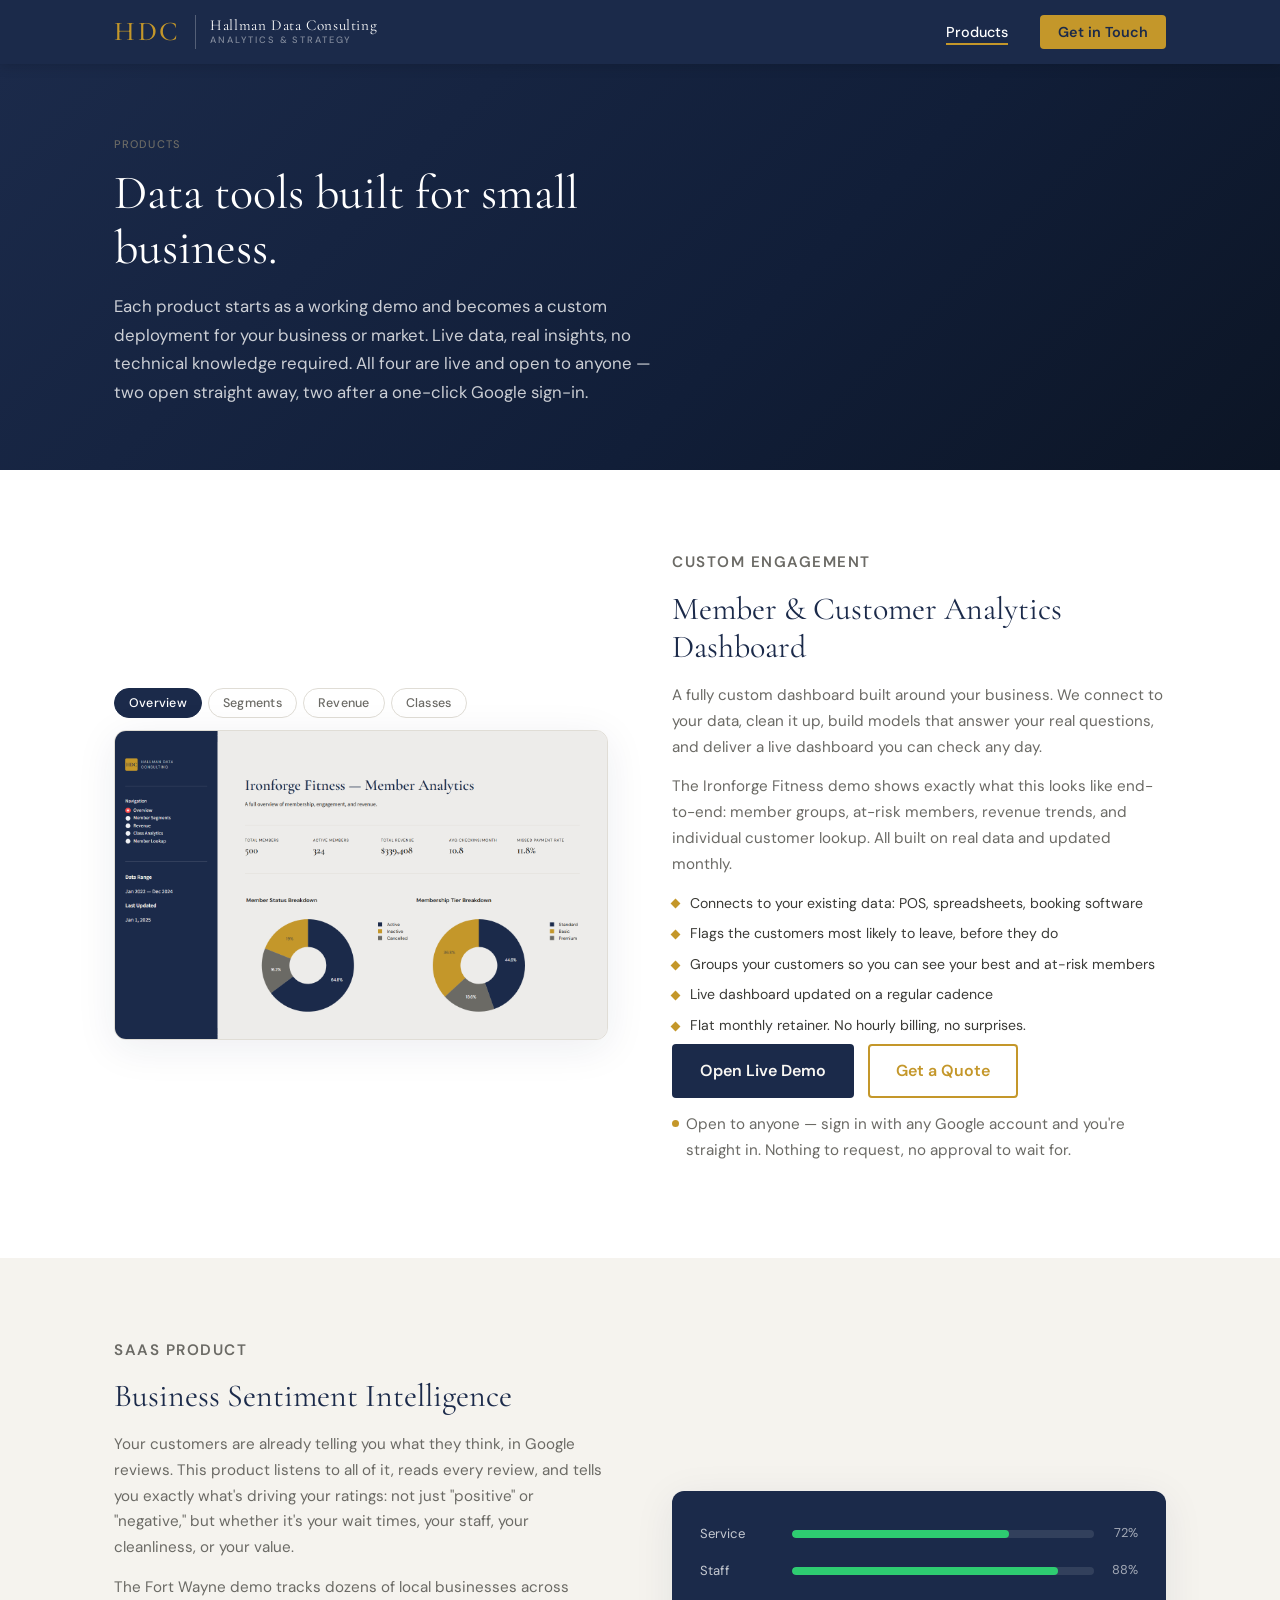
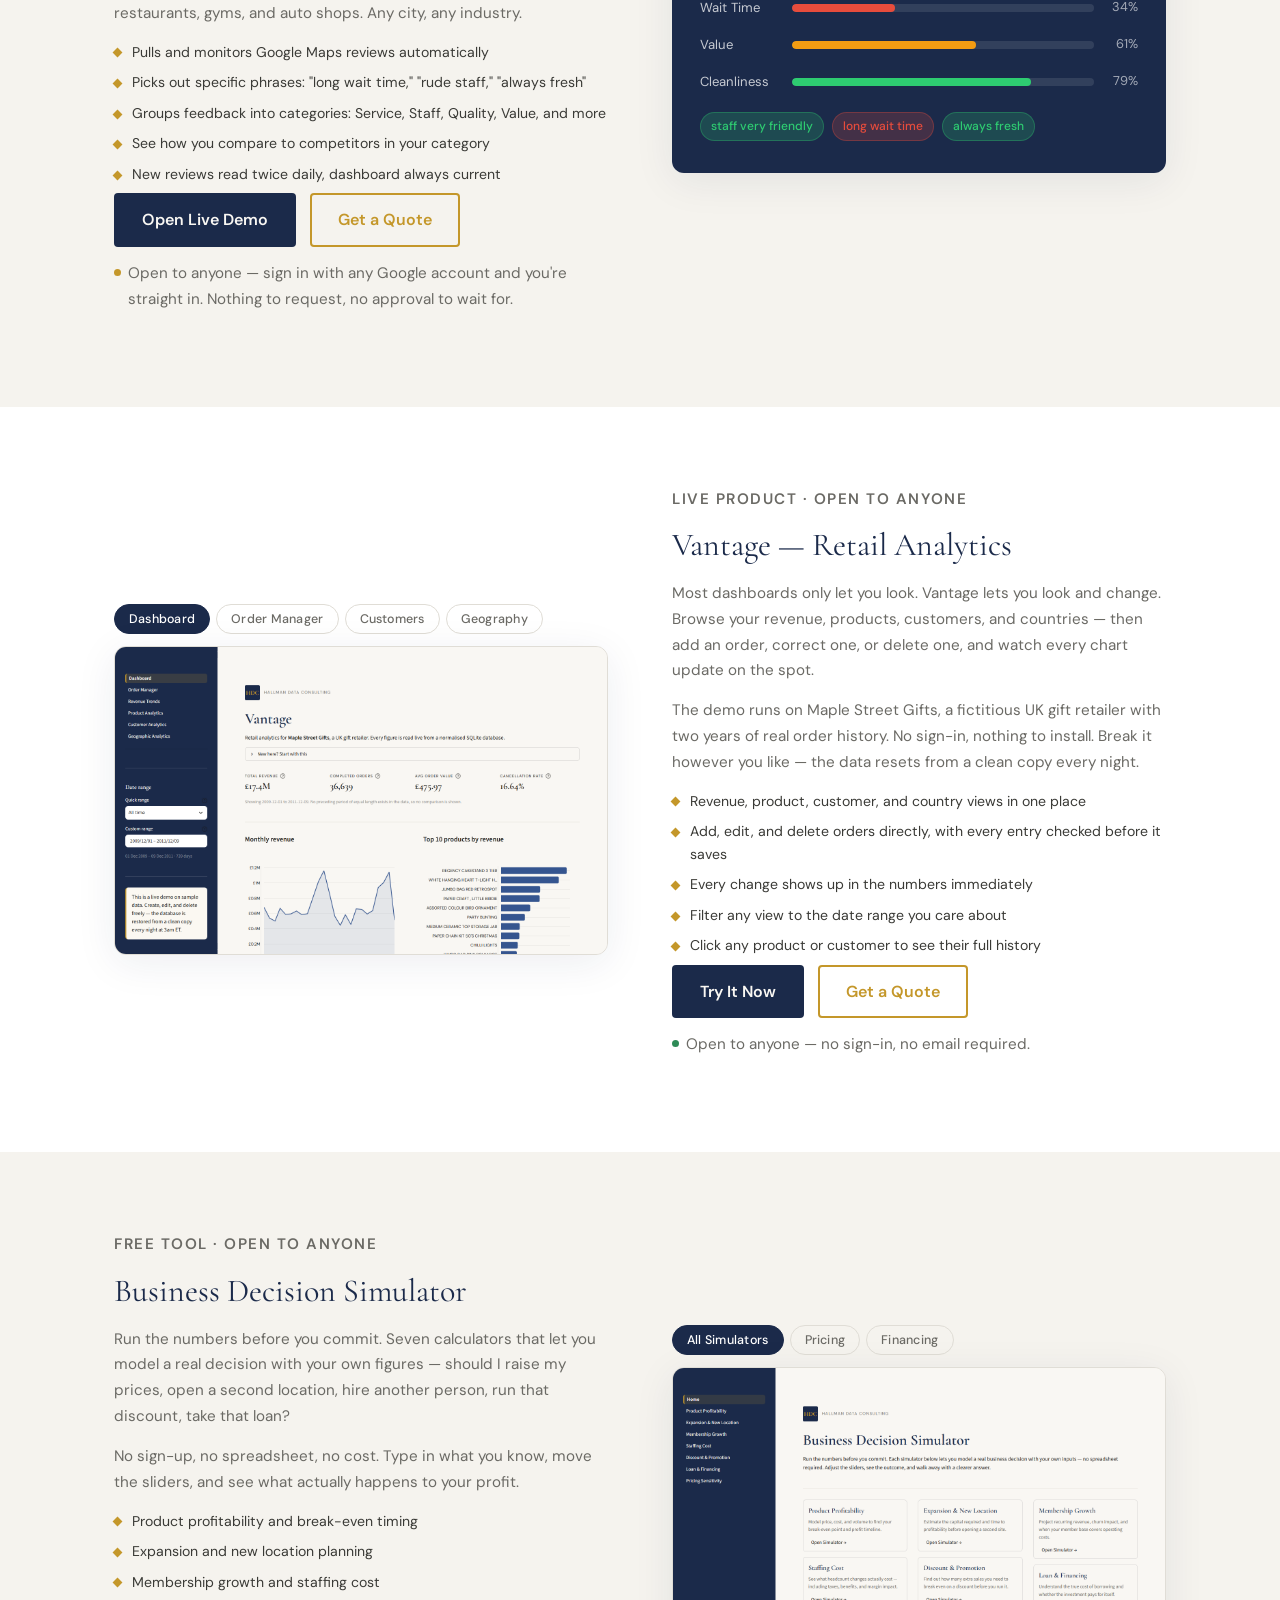
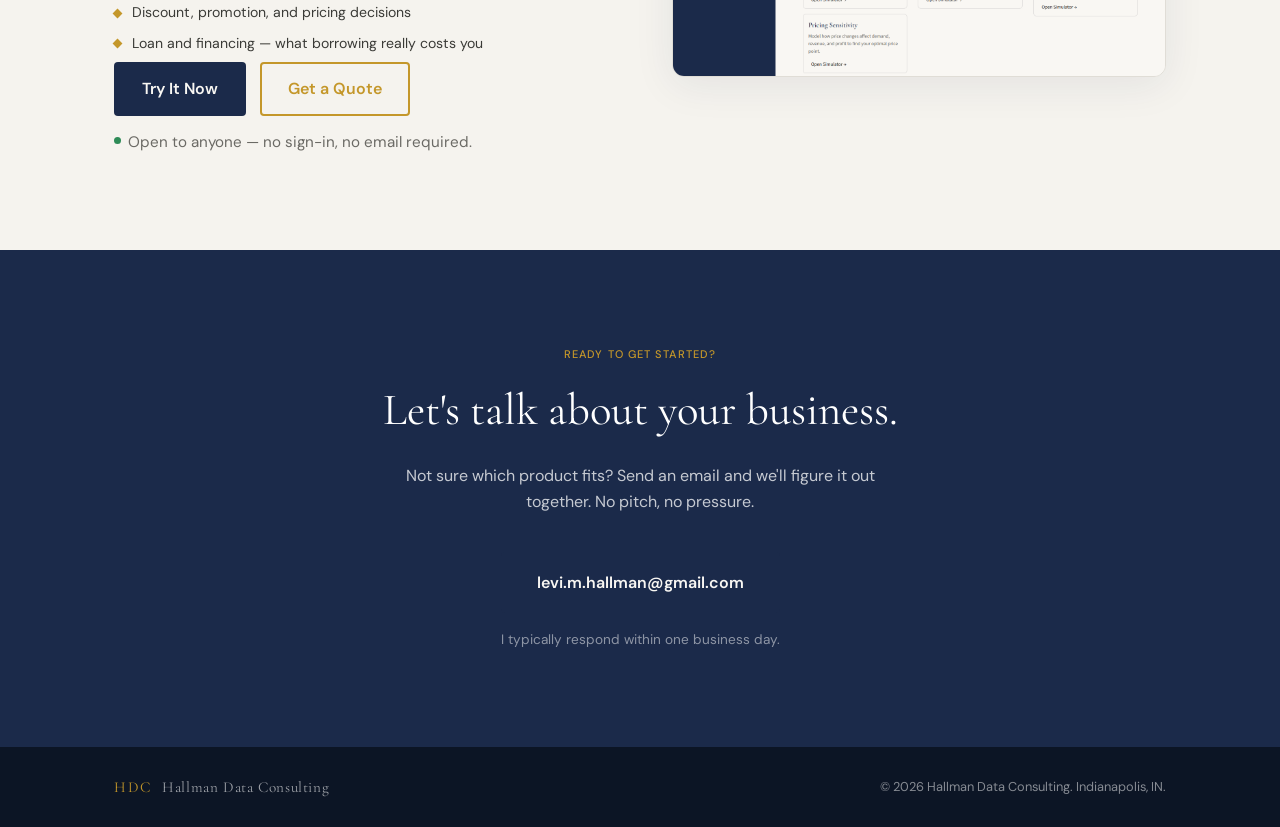
==== commit e3ffd403: "Add Vantage and the simulator, real screenshots, and the skyline hero The site showed two of the fou" ====
--- a/products.html
+++ b/products.html
@@ -3,11 +3,14 @@
 <head>
   <meta charset="UTF-8" />
   <meta name="viewport" content="width=device-width, initial-scale=1.0" />
-  <meta name="description" content="Hallman Data Consulting products: custom analytics dashboards and business sentiment intelligence for small businesses." />
+  <meta name="description" content="Hallman Data Consulting products: custom analytics dashboards, business sentiment intelligence, retail analytics, and a free business decision simulator for small businesses." />
   <meta property="og:title" content="Products | Hallman Data Consulting" />
-  <meta property="og:description" content="Live data products for small businesses. Custom dashboards and sentiment intelligence." />
+  <meta property="og:description" content="Live data products for small businesses. Custom dashboards, sentiment intelligence, retail analytics, and free decision tools." />
   <meta property="og:type" content="website" />
+  <meta property="og:image" content="https://hallmandata.com/assets/screens/vantage-dashboard.png" />
   <title>Products | Hallman Data Consulting</title>
+  <link rel="icon" type="image/png" href="assets/hdc-mark.png" />
+  <link rel="apple-touch-icon" href="assets/hdc-mark.png" />
   <link rel="stylesheet" href="styles.css" />
   <link rel="preconnect" href="https://fonts.googleapis.com" />
   <link rel="preconnect" href="https://fonts.gstatic.com" crossorigin />
@@ -49,7 +52,8 @@
         <h1>Data tools built for small business.</h1>
         <p class="page-hero-sub">
           Each product starts as a working demo and becomes a custom deployment for your business or market.
-          Live data, real insights, no technical knowledge required.
+          Live data, real insights, no technical knowledge required. All four are live and open to anyone —
+          two open straight away, two after a one-click Google sign-in.
         </p>
       </div>
     </section>
@@ -60,8 +64,27 @@
     <section class="product-section" id="analytics-dashboard">
       <div class="container">
         <div class="product-card">
-          <div class="product-visual">
-            <img src="assets/ironforgedashscreenshot.png" alt="Ironforge Fitness Member Analytics dashboard screenshot" />
+          <div class="product-visual-col">
+            <div class="shot-tabs" data-shot-tabs>
+              <div class="shot-tablist" role="tablist" aria-label="Member analytics dashboard screens">
+                <button type="button" role="tab" id="if-t1" aria-controls="if-p1" aria-selected="true">Overview</button>
+                <button type="button" role="tab" id="if-t2" aria-controls="if-p2" aria-selected="false" tabindex="-1">Segments</button>
+                <button type="button" role="tab" id="if-t3" aria-controls="if-p3" aria-selected="false" tabindex="-1">Revenue</button>
+                <button type="button" role="tab" id="if-t4" aria-controls="if-p4" aria-selected="false" tabindex="-1">Classes</button>
+              </div>
+              <div class="shot-panel" role="tabpanel" id="if-p1" aria-labelledby="if-t1">
+                <img src="assets/screens/ironforge-overview.png" width="1440" height="900" alt="Member analytics overview: total members, active members, revenue, and membership breakdown charts" />
+              </div>
+              <div class="shot-panel" role="tabpanel" id="if-p2" aria-labelledby="if-t2" hidden>
+                <img src="assets/screens/ironforge-segments.png" width="1440" height="900" loading="lazy" alt="Members grouped into High Value, Loyal, At Risk, and Inactive groups with supporting charts" />
+              </div>
+              <div class="shot-panel" role="tabpanel" id="if-p3" aria-labelledby="if-t3" hidden>
+                <img src="assets/screens/ironforge-revenue.png" width="1440" height="900" loading="lazy" alt="Revenue trends over time for the member analytics dashboard" />
+              </div>
+              <div class="shot-panel" role="tabpanel" id="if-p4" aria-labelledby="if-t4" hidden>
+                <img src="assets/screens/ironforge-classes.png" width="1440" height="900" loading="lazy" alt="Class attendance and performance analytics" />
+              </div>
+            </div>
           </div>
           <div class="product-details">
             <p class="product-tag">Custom Engagement</p>
@@ -70,19 +93,20 @@
               A fully custom dashboard built around your business. We connect to your data, clean it up, build models that answer your real questions, and deliver a live dashboard you can check any day.
             </p>
             <p>
-              The Ironforge Fitness demo shows exactly what this looks like end-to-end: member segmentation, churn risk identification, revenue trends, and individual customer lookup. All built on real data pipelines and updated monthly.
+              The Ironforge Fitness demo shows exactly what this looks like end-to-end: member groups, at-risk members, revenue trends, and individual customer lookup. All built on real data and updated monthly.
             </p>
             <ul class="demo-features">
               <li>Connects to your existing data: POS, spreadsheets, booking software</li>
-              <li>Predictive models for churn risk and revenue forecasting</li>
-              <li>Customer segmentation to identify your best and at-risk members</li>
+              <li>Flags the customers most likely to leave, before they do</li>
+              <li>Groups your customers so you can see your best and at-risk members</li>
               <li>Live dashboard updated on a regular cadence</li>
               <li>Flat monthly retainer. No hourly billing, no surprises.</li>
             </ul>
             <div class="product-actions">
-              <a href="https://ironforge.hallmandata.com" target="_blank" rel="noopener noreferrer" class="btn btn-primary">View Live Demo &#x2197;</a>
+              <a href="https://ironforge.hallmandata.com" target="_blank" rel="noopener noreferrer" class="btn btn-primary">Open Live Demo</a>
               <a href="index.html#contact" class="btn btn-secondary">Get a Quote</a>
             </div>
+            <p class="product-access product-access-signin">Open to anyone — sign in with any Google account and you're straight in. Nothing to request, no approval to wait for.</p>
           </div>
         </div>
       </div>
@@ -94,47 +118,49 @@
     <section class="product-section product-section-alt" id="sentiment-intelligence">
       <div class="container">
         <div class="product-card product-card-reverse">
-          <div class="product-visual product-visual-sentiment">
-            <div class="sentiment-preview">
-              <div class="sentiment-bar-group">
-                <span class="sentiment-bar-label">Service</span>
-                <div class="sentiment-bar-track">
-                  <div class="sentiment-bar-fill" style="--w: 72%; --color: #2ecc71"></div>
-                </div>
-                <span class="sentiment-bar-pct">72%</span>
-              </div>
-              <div class="sentiment-bar-group">
-                <span class="sentiment-bar-label">Staff</span>
-                <div class="sentiment-bar-track">
-                  <div class="sentiment-bar-fill" style="--w: 88%; --color: #2ecc71"></div>
-                </div>
-                <span class="sentiment-bar-pct">88%</span>
-              </div>
-              <div class="sentiment-bar-group">
-                <span class="sentiment-bar-label">Wait Time</span>
-                <div class="sentiment-bar-track">
-                  <div class="sentiment-bar-fill" style="--w: 34%; --color: #e74c3c"></div>
-                </div>
-                <span class="sentiment-bar-pct">34%</span>
-              </div>
-              <div class="sentiment-bar-group">
-                <span class="sentiment-bar-label">Value</span>
-                <div class="sentiment-bar-track">
-                  <div class="sentiment-bar-fill" style="--w: 61%; --color: #f39c12"></div>
-                </div>
-                <span class="sentiment-bar-pct">61%</span>
-              </div>
-              <div class="sentiment-bar-group">
-                <span class="sentiment-bar-label">Cleanliness</span>
-                <div class="sentiment-bar-track">
-                  <div class="sentiment-bar-fill" style="--w: 79%; --color: #2ecc71"></div>
-                </div>
-                <span class="sentiment-bar-pct">79%</span>
-              </div>
-              <div class="sentiment-indicator-row">
-                <span class="sentiment-chip positive">staff very friendly</span>
-                <span class="sentiment-chip negative">long wait time</span>
-                <span class="sentiment-chip positive">always fresh</span>
+          <div class="product-visual-col">
+            <div class="product-visual product-visual-sentiment">
+              <div class="sentiment-preview">
+                <div class="sentiment-bar-group">
+                  <span class="sentiment-bar-label">Service</span>
+                  <div class="sentiment-bar-track">
+                    <div class="sentiment-bar-fill" style="--w: 72%; --color: #2ecc71"></div>
+                  </div>
+                  <span class="sentiment-bar-pct">72%</span>
+                </div>
+                <div class="sentiment-bar-group">
+                  <span class="sentiment-bar-label">Staff</span>
+                  <div class="sentiment-bar-track">
+                    <div class="sentiment-bar-fill" style="--w: 88%; --color: #2ecc71"></div>
+                  </div>
+                  <span class="sentiment-bar-pct">88%</span>
+                </div>
+                <div class="sentiment-bar-group">
+                  <span class="sentiment-bar-label">Wait Time</span>
+                  <div class="sentiment-bar-track">
+                    <div class="sentiment-bar-fill" style="--w: 34%; --color: #e74c3c"></div>
+                  </div>
+                  <span class="sentiment-bar-pct">34%</span>
+                </div>
+                <div class="sentiment-bar-group">
+                  <span class="sentiment-bar-label">Value</span>
+                  <div class="sentiment-bar-track">
+                    <div class="sentiment-bar-fill" style="--w: 61%; --color: #f39c12"></div>
+                  </div>
+                  <span class="sentiment-bar-pct">61%</span>
+                </div>
+                <div class="sentiment-bar-group">
+                  <span class="sentiment-bar-label">Cleanliness</span>
+                  <div class="sentiment-bar-track">
+                    <div class="sentiment-bar-fill" style="--w: 79%; --color: #2ecc71"></div>
+                  </div>
+                  <span class="sentiment-bar-pct">79%</span>
+                </div>
+                <div class="sentiment-indicator-row">
+                  <span class="sentiment-chip positive">staff very friendly</span>
+                  <span class="sentiment-chip negative">long wait time</span>
+                  <span class="sentiment-chip positive">always fresh</span>
+                </div>
               </div>
             </div>
           </div>
@@ -142,22 +168,127 @@
             <p class="product-tag">SaaS Product</p>
             <h2>Business Sentiment Intelligence</h2>
             <p>
-              Your customers are already telling you what they think, in Google reviews. This product listens to all of it, runs it through AI analysis, and tells you exactly what's driving your ratings: not just "positive" or "negative," but whether it's your wait times, your staff, your cleanliness, or your value.
+              Your customers are already telling you what they think, in Google reviews. This product listens to all of it, reads every review, and tells you exactly what's driving your ratings: not just "positive" or "negative," but whether it's your wait times, your staff, your cleanliness, or your value.
             </p>
             <p>
               The Fort Wayne demo tracks dozens of local businesses across restaurants, gyms, and auto shops. Any city, any industry.
             </p>
             <ul class="demo-features">
               <li>Pulls and monitors Google Maps reviews automatically</li>
-              <li>AI identifies specific indicators: "long wait time," "rude staff," "always fresh"</li>
+              <li>Picks out specific phrases: "long wait time," "rude staff," "always fresh"</li>
               <li>Groups feedback into categories: Service, Staff, Quality, Value, and more</li>
               <li>See how you compare to competitors in your category</li>
-              <li>New reviews analyzed twice daily, dashboard always current</li>
+              <li>New reviews read twice daily, dashboard always current</li>
             </ul>
             <div class="product-actions">
-              <a href="https://fortwayne.hallmandata.com" target="_blank" rel="noopener noreferrer" class="btn btn-primary">View Live Demo &#x2197;</a>
+              <a href="https://fortwayne.hallmandata.com" target="_blank" rel="noopener noreferrer" class="btn btn-primary">Open Live Demo</a>
               <a href="index.html#contact" class="btn btn-secondary">Get a Quote</a>
             </div>
+            <p class="product-access product-access-signin">Open to anyone — sign in with any Google account and you're straight in. Nothing to request, no approval to wait for.</p>
+          </div>
+        </div>
+      </div>
+    </section>
+
+    <!-- ========================
+         PRODUCT 3 — VANTAGE RETAIL ANALYTICS
+    ========================= -->
+    <section class="product-section" id="vantage">
+      <div class="container">
+        <div class="product-card">
+          <div class="product-visual-col">
+            <div class="shot-tabs" data-shot-tabs>
+              <div class="shot-tablist" role="tablist" aria-label="Vantage retail analytics screens">
+                <button type="button" role="tab" id="vg-t1" aria-controls="vg-p1" aria-selected="true">Dashboard</button>
+                <button type="button" role="tab" id="vg-t2" aria-controls="vg-p2" aria-selected="false" tabindex="-1">Order Manager</button>
+                <button type="button" role="tab" id="vg-t3" aria-controls="vg-p3" aria-selected="false" tabindex="-1">Customers</button>
+                <button type="button" role="tab" id="vg-t4" aria-controls="vg-p4" aria-selected="false" tabindex="-1">Geography</button>
+              </div>
+              <div class="shot-panel" role="tabpanel" id="vg-p1" aria-labelledby="vg-t1">
+                <img src="assets/screens/vantage-dashboard.png" width="1440" height="900" alt="Vantage dashboard: total revenue, completed orders, average order value, cancellation rate, monthly revenue chart, and top products" />
+              </div>
+              <div class="shot-panel" role="tabpanel" id="vg-p2" aria-labelledby="vg-t2" hidden>
+                <img src="assets/screens/vantage-orders.png" width="1440" height="900" loading="lazy" alt="Vantage order manager: a searchable table of invoices with create, edit, and delete controls" />
+              </div>
+              <div class="shot-panel" role="tabpanel" id="vg-p3" aria-labelledby="vg-t3" hidden>
+                <img src="assets/screens/vantage-customers.png" width="1440" height="900" loading="lazy" alt="Vantage customer analytics: top customers by spend and repeat versus one-time buyers" />
+              </div>
+              <div class="shot-panel" role="tabpanel" id="vg-p4" aria-labelledby="vg-t4" hidden>
+                <img src="assets/screens/vantage-geography.png" width="1440" height="900" loading="lazy" alt="Vantage geographic analytics: revenue broken down by country" />
+              </div>
+            </div>
+          </div>
+          <div class="product-details">
+            <p class="product-tag">Live Product &middot; Open to anyone</p>
+            <h2>Vantage — Retail Analytics</h2>
+            <p>
+              Most dashboards only let you look. Vantage lets you look and change. Browse your revenue, products, customers, and countries — then add an order, correct one, or delete one, and watch every chart update on the spot.
+            </p>
+            <p>
+              The demo runs on Maple Street Gifts, a fictitious UK gift retailer with two years of real order history. No sign-in, nothing to install. Break it however you like — the data resets from a clean copy every night.
+            </p>
+            <ul class="demo-features">
+              <li>Revenue, product, customer, and country views in one place</li>
+              <li>Add, edit, and delete orders directly, with every entry checked before it saves</li>
+              <li>Every change shows up in the numbers immediately</li>
+              <li>Filter any view to the date range you care about</li>
+              <li>Click any product or customer to see their full history</li>
+            </ul>
+            <div class="product-actions">
+              <a href="https://vantage.hallmandata.com" target="_blank" rel="noopener noreferrer" class="btn btn-primary">Try It Now</a>
+              <a href="index.html#contact" class="btn btn-secondary">Get a Quote</a>
+            </div>
+            <p class="product-access product-access-open">Open to anyone — no sign-in, no email required.</p>
+          </div>
+        </div>
+      </div>
+    </section>
+
+    <!-- ========================
+         PRODUCT 4 — BUSINESS DECISION SIMULATOR
+    ========================= -->
+    <section class="product-section product-section-alt" id="simulator">
+      <div class="container">
+        <div class="product-card product-card-reverse">
+          <div class="product-visual-col">
+            <div class="shot-tabs" data-shot-tabs>
+              <div class="shot-tablist" role="tablist" aria-label="Business decision simulator screens">
+                <button type="button" role="tab" id="bs-t1" aria-controls="bs-p1" aria-selected="true">All Simulators</button>
+                <button type="button" role="tab" id="bs-t2" aria-controls="bs-p2" aria-selected="false" tabindex="-1">Pricing</button>
+                <button type="button" role="tab" id="bs-t3" aria-controls="bs-p3" aria-selected="false" tabindex="-1">Financing</button>
+              </div>
+              <div class="shot-panel" role="tabpanel" id="bs-p1" aria-labelledby="bs-t1">
+                <img src="assets/screens/simulator-home.png" width="1440" height="900" alt="Business Decision Simulator home page listing seven simulators" />
+              </div>
+              <div class="shot-panel" role="tabpanel" id="bs-p2" aria-labelledby="bs-t2" hidden>
+                <img src="assets/screens/simulator-pricing.png" width="1440" height="900" loading="lazy" alt="Pricing sensitivity simulator showing the profit-maximising price and a revenue versus price curve" />
+              </div>
+              <div class="shot-panel" role="tabpanel" id="bs-p3" aria-labelledby="bs-t3" hidden>
+                <img src="assets/screens/simulator-loan.png" width="1440" height="900" loading="lazy" alt="Loan and financing simulator showing monthly payment, total interest, and cash flow impact" />
+              </div>
+            </div>
+          </div>
+          <div class="product-details">
+            <p class="product-tag">Free Tool &middot; Open to anyone</p>
+            <h2>Business Decision Simulator</h2>
+            <p>
+              Run the numbers before you commit. Seven calculators that let you model a real decision with your own figures — should I raise my prices, open a second location, hire another person, run that discount, take that loan?
+            </p>
+            <p>
+              No sign-up, no spreadsheet, no cost. Type in what you know, move the sliders, and see what actually happens to your profit.
+            </p>
+            <ul class="demo-features">
+              <li>Product profitability and break-even timing</li>
+              <li>Expansion and new location planning</li>
+              <li>Membership growth and staffing cost</li>
+              <li>Discount, promotion, and pricing decisions</li>
+              <li>Loan and financing — what borrowing really costs you</li>
+            </ul>
+            <div class="product-actions">
+              <a href="https://simulate.hallmandata.com" target="_blank" rel="noopener noreferrer" class="btn btn-primary">Try It Now</a>
+              <a href="index.html#contact" class="btn btn-secondary">Get a Quote</a>
+            </div>
+            <p class="product-access product-access-open">Open to anyone — no sign-in, no email required.</p>
           </div>
         </div>
       </div>
--- a/styles.css
+++ b/styles.css
@@ -214,7 +214,45 @@
 .hero {
   background: linear-gradient(135deg, #1b2a4a 0%, #111e38 60%, #0c1525 100%);
   color: #ffffff;
-  padding: 100px 0 80px;
+  /* Extra room at the bottom so the skyline reads as a band under the content
+     rather than a texture behind it. */
+  padding: 100px 0 190px;
+  position: relative;
+  overflow: hidden;
+}
+
+/* Fort Wayne skyline, hand-drawn rather than photographed so it scales to any
+   width and carries no licensing. `currentColor` drives the whole silhouette,
+   so the opacity below is the only dial worth touching. */
+.hero-skyline {
+  position: absolute;
+  left: 0;
+  right: 0;
+  bottom: 0;
+  line-height: 0;
+  pointer-events: none;
+  color: #f9f7f3;
+  opacity: 0.13;
+}
+
+.hero-skyline img {
+  width: 100%;
+  height: auto;
+  display: block;
+}
+
+/* .btn-primary is navy on cream, which all but disappears against a hero
+   gradient that starts at the same navy. Gold is the one brand colour that
+   holds up on both backgrounds, so the page's main call to action reads as a
+   button rather than a dark patch. */
+.hero .btn-primary {
+  background: #c4972a;
+  color: #1b2a4a;
+}
+
+.hero .btn-primary:hover {
+  background: #d4a73a;
+  transform: translateY(-1px);
 }
 
 .hero-inner {
@@ -222,6 +260,9 @@
   grid-template-columns: 1fr 1fr;
   align-items: center;
   gap: 60px;
+  /* Above the skyline. */
+  position: relative;
+  z-index: 1;
 }
 
 .hero-eyebrow {
@@ -509,6 +550,10 @@
   display: flex;
   align-items: center;
   justify-content: center;
+  /* Matches the 1440x900 screenshots, so all four cards in the grid line up
+     whether their preview is a screenshot or the drawn sentiment graphic. */
+  aspect-ratio: 16 / 10;
+  overflow: hidden;
 }
 
 .demo-grid {
@@ -524,7 +569,135 @@
 
 .demo-preview-sentiment {
   background: #1b2a4a;
-  padding: 32px 28px;
+  padding: 24px 28px;
+}
+
+.demo-preview-sentiment .sentiment-preview {
+  width: 100%;
+  gap: 12px;
+}
+
+/* Screenshots are captured at 1440x900; the fixed ratio keeps the grid from
+   reflowing while they load. */
+.demo-preview img {
+  width: 100%;
+  height: auto;
+  aspect-ratio: 16 / 10;
+  object-fit: cover;
+  object-position: top left;
+}
+
+.demo-footer {
+  margin-top: 32px;
+  text-align: center;
+}
+
+.demo-footer-link {
+  font-size: 0.92rem;
+  font-weight: 500;
+  color: #1b2a4a;
+  border-bottom: 1px solid #c4972a;
+  padding-bottom: 2px;
+}
+
+.demo-footer-link:hover {
+  color: #c4972a;
+}
+
+/* ---------- SCREENSHOT TABS ---------- */
+
+.shot-tabs {
+  display: flex;
+  flex-direction: column;
+  gap: 12px;
+}
+
+.shot-tablist {
+  display: flex;
+  flex-wrap: wrap;
+  gap: 6px;
+}
+
+.shot-tablist button {
+  font-family: inherit;
+  font-size: 0.78rem;
+  font-weight: 500;
+  letter-spacing: 0.02em;
+  color: #6b6a65;
+  background: transparent;
+  border: 1px solid #e0ddd6;
+  border-radius: 999px;
+  padding: 6px 14px;
+  cursor: pointer;
+  transition: color 0.15s, border-color 0.15s, background 0.15s;
+}
+
+.shot-tablist button:hover {
+  color: #1b2a4a;
+  border-color: #c4972a;
+}
+
+.shot-tablist button[aria-selected='true'] {
+  color: #ffffff;
+  background: #1b2a4a;
+  border-color: #1b2a4a;
+}
+
+.shot-tablist button:focus-visible {
+  outline: 2px solid #c4972a;
+  outline-offset: 2px;
+}
+
+.shot-panel {
+  border: 1px solid #e0ddd6;
+  border-radius: 12px;
+  overflow: hidden;
+  box-shadow: 0 8px 40px rgba(27, 42, 74, 0.08);
+  background: #f9f7f3;
+}
+
+.shot-panel[hidden] {
+  display: none;
+}
+
+.shot-panel img {
+  width: 100%;
+  height: auto;
+  display: block;
+  aspect-ratio: 16 / 10;
+  object-fit: cover;
+  object-position: top left;
+}
+
+/* ---------- PRODUCT ACCESS NOTE ---------- */
+
+.product-access {
+  margin-top: 14px;
+  font-size: 0.8rem;
+  color: #6b6a65;
+  padding-left: 14px;
+  position: relative;
+}
+
+.product-access::before {
+  content: '';
+  position: absolute;
+  left: 0;
+  top: 0.5em;
+  width: 7px;
+  height: 7px;
+  border-radius: 50%;
+  background: #6b6a65;
+}
+
+/* Both states mean "you can get in right now". Green is straight through,
+   gold is one Google click away — neither should read as a locked door. */
+.product-access-open::before {
+  background: #2e8b57;
+}
+
+.product-access-signin::before {
+  background: #c4972a;
 }
 
 .demo-placeholder {
@@ -574,12 +747,17 @@
   position: relative;
 }
 
+/* Drawn rather than typed: a glyph bullet renders differently on every
+   platform and shows up as an emoji on some of them. */
 .demo-features li::before {
-  content: '✓';
+  content: '';
   position: absolute;
   left: 0;
-  color: #c4972a;
-  font-weight: 700;
+  top: 0.62em;
+  width: 7px;
+  height: 7px;
+  background: #c4972a;
+  transform: rotate(45deg);
 }
 
 /* ---------- ABOUT ---------- */
@@ -760,6 +938,12 @@
 
 .product-card-reverse > * {
   direction: ltr;
+}
+
+/* Holds either a .shot-tabs gallery or a single .product-visual, so the grid
+   column behaves the same either way. */
+.product-visual-col {
+  min-width: 0;
 }
 
 .product-visual {
@@ -1006,7 +1190,18 @@
   }
 
   .hero {
-    padding: 64px 0 56px;
+    /* The SVG is 1440x280, so on a narrow screen it renders far shorter and
+       needs correspondingly less clearance beneath the copy. */
+    padding: 64px 0 110px;
+  }
+
+  /* At phone widths a full-width skyline is only ~75px tall and reads as a
+     smudge. Overflowing the viewport and centring on the tallest towers keeps
+     the landmarks legible; .hero already clips the excess. */
+  .hero-skyline img {
+    width: 200%;
+    max-width: none;
+    margin-left: -52%;
   }
 
   .what-we-do,
